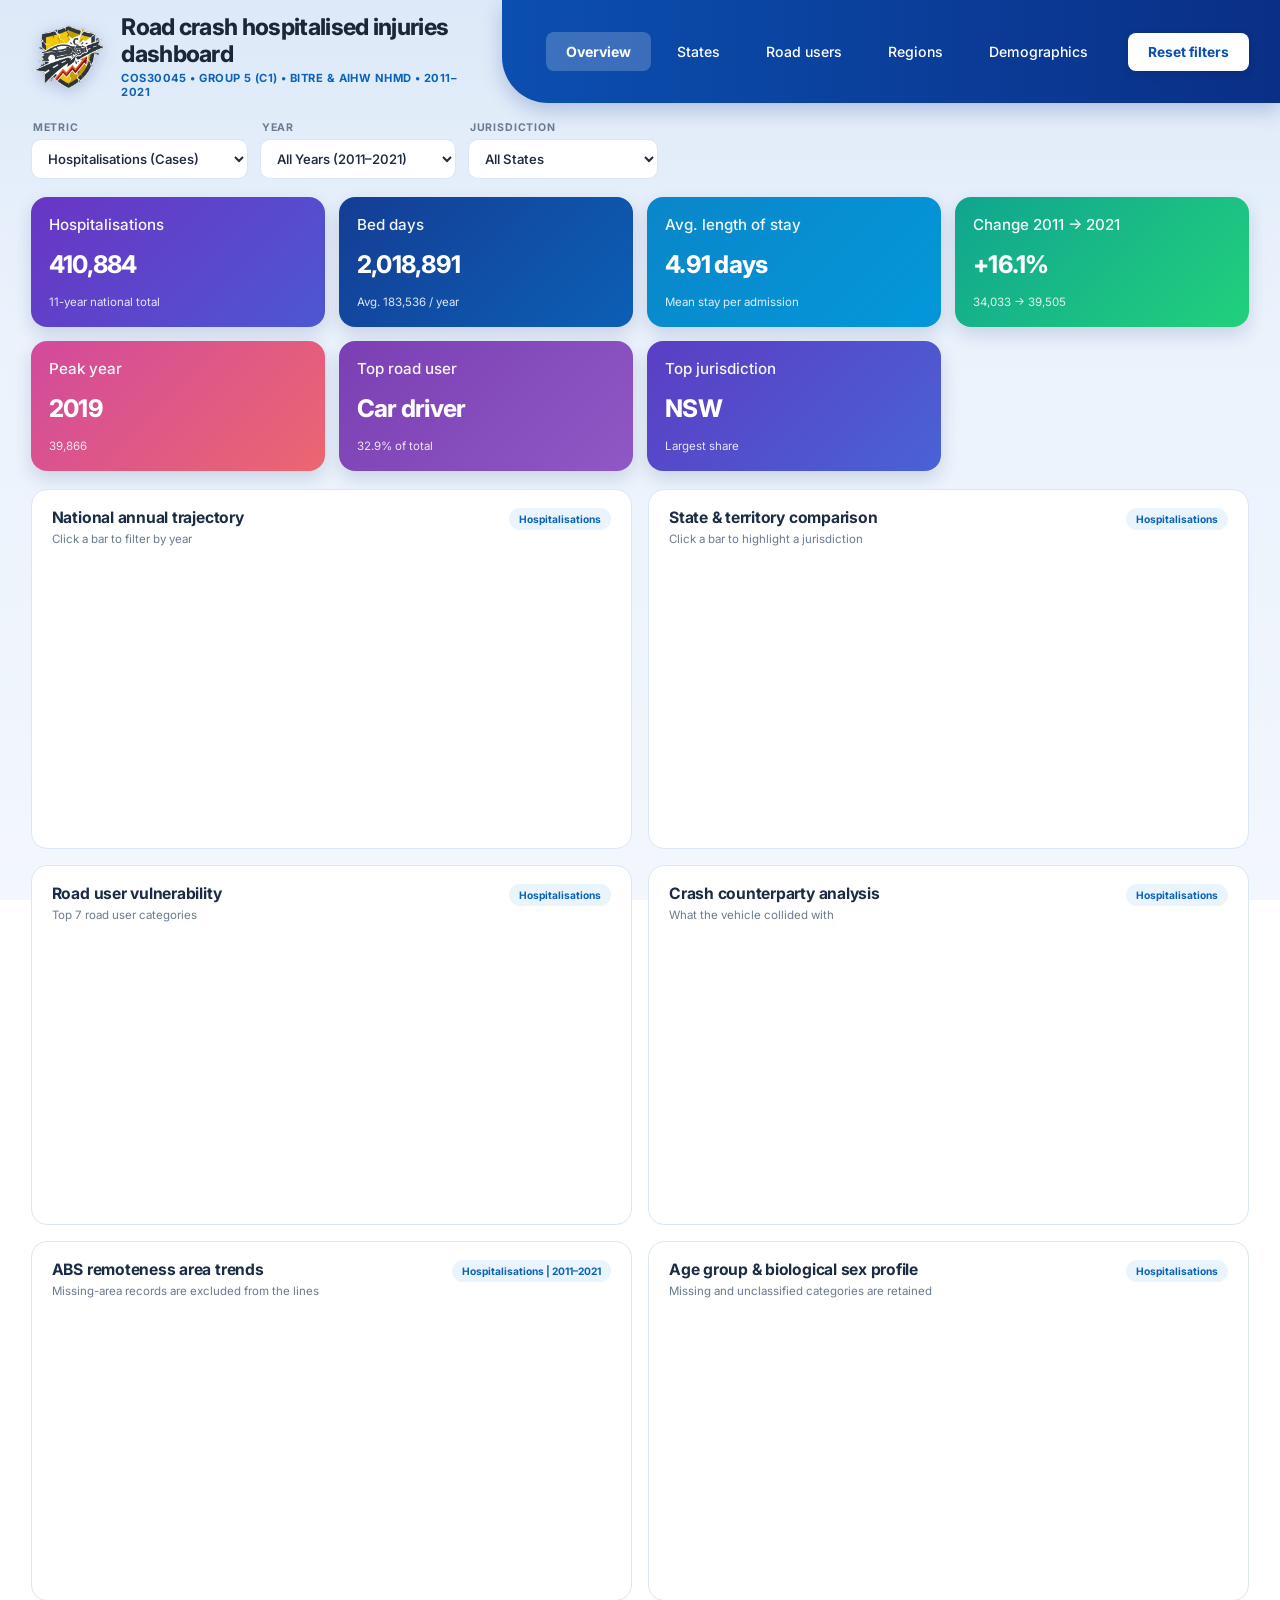
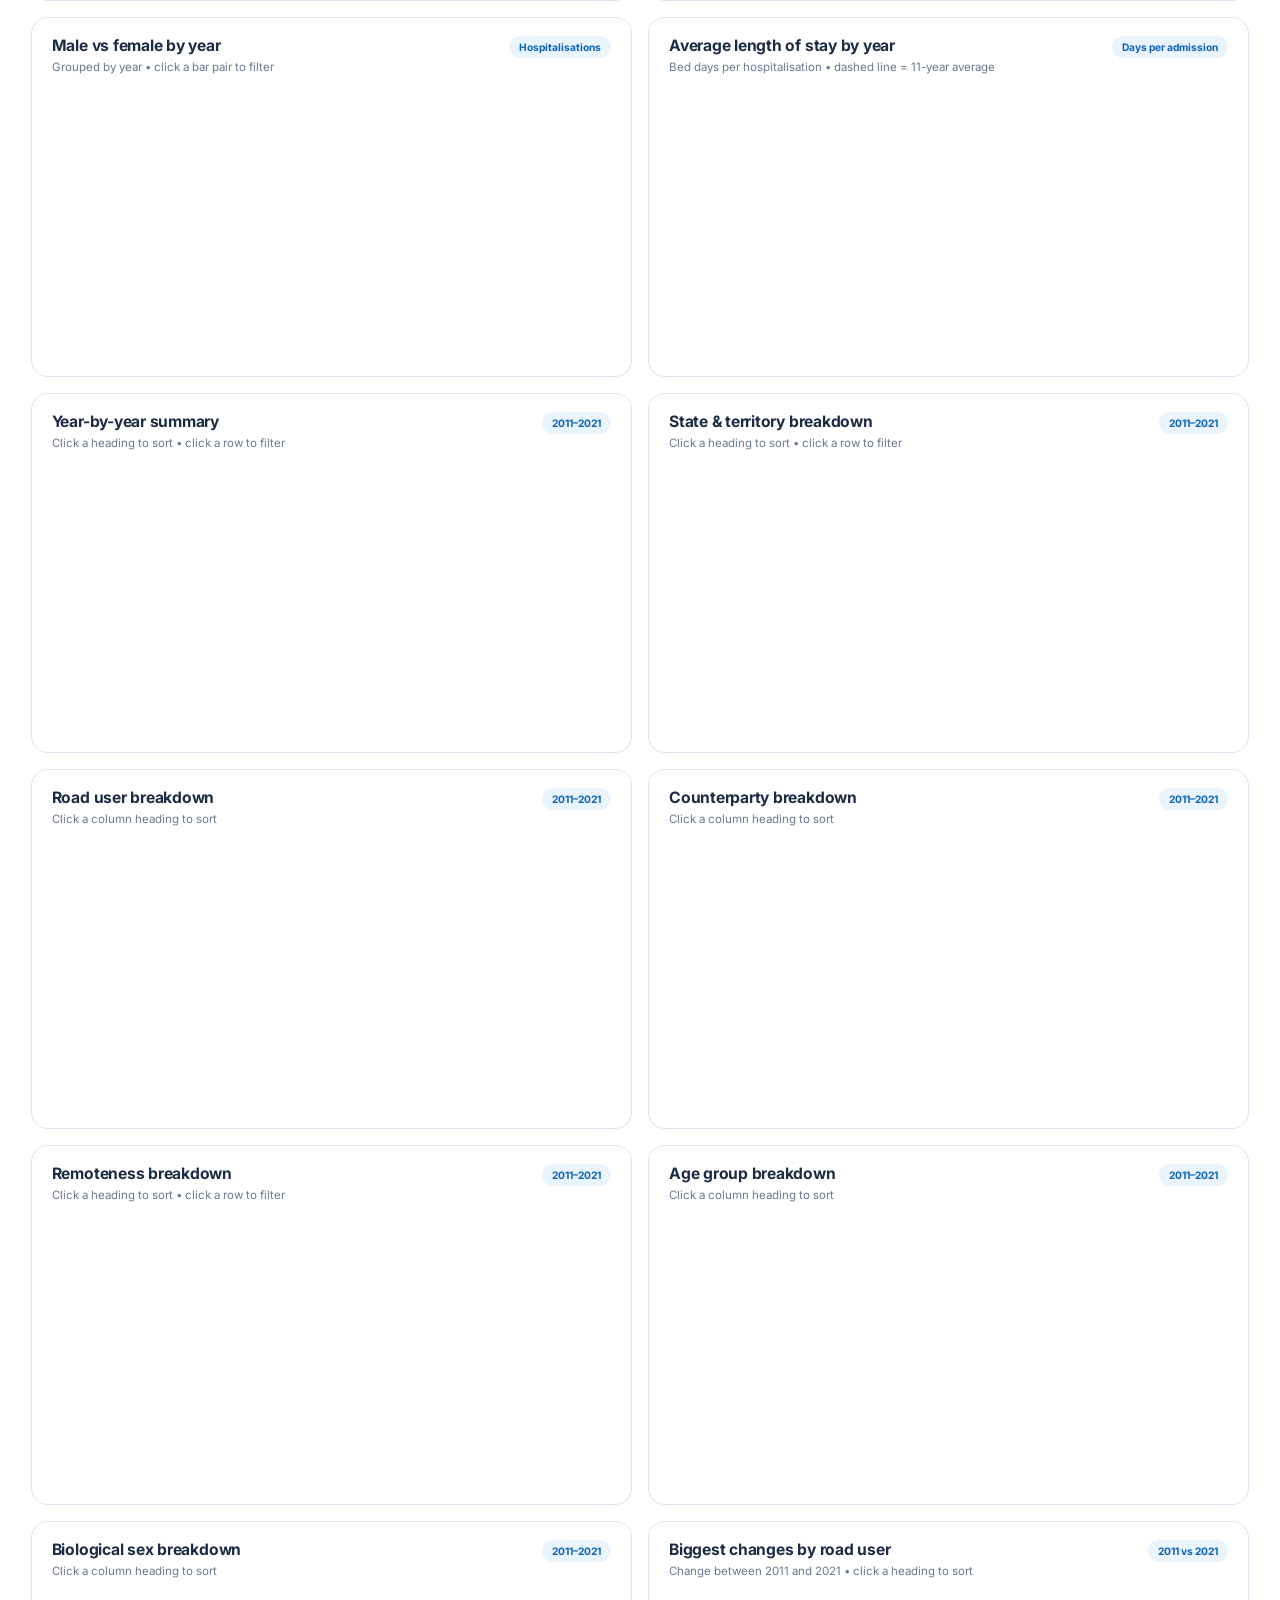
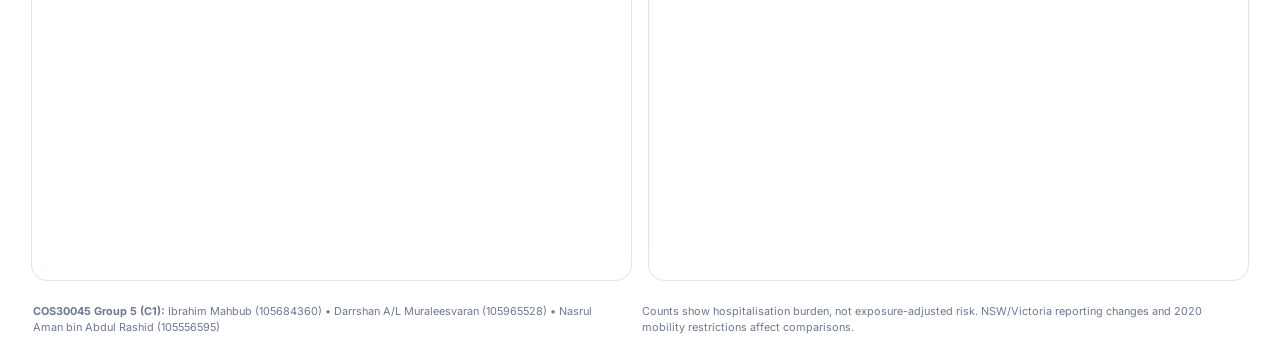
==== index.html @ 265dece9 "Refactor D3.js dashboard: enhance data loading, add new charts, and improve UI responsiveness - Upda" ====
<!DOCTYPE html>
<html lang="en">
<head>
  <meta charset="UTF-8">
  <meta name="viewport" content="width=device-width, initial-scale=1.0">
  <title>Australian Road Crash Hospitalised Injuries Dashboard (2011–2021) | COS30045 Group 5</title>
  <link rel="icon" type="image/png" href="assets/favicon.png">
  <link rel="preconnect" href="https://fonts.googleapis.com">
  <link rel="preconnect" href="https://fonts.gstatic.com" crossorigin>
  <link href="https://fonts.googleapis.com/css2?family=Inter:wght@400;500;600;700;800&display=swap" rel="stylesheet">
  <link href="https://fonts.googleapis.com/css2?family=Material+Symbols+Outlined:opsz,wght,FILL,GRAD@20..48,500,0,0&display=swap" rel="stylesheet">
  <link rel="stylesheet" href="css/styles.css">
</head>
<body>
  <div class="dashboard-shell" id="dashboard">

    <!-- Header: brand (left) + dark curved tab bar (right) -->
    <header class="topbar">
      <div class="brand-block">
        <img class="brand-logo" src="assets/logo.png" alt="Road crash hospitalised injuries dashboard logo">
        <div class="brand-text">
          <h1 class="brand-title">Road crash hospitalised injuries dashboard</h1>
          <p class="brand-subtitle">COS30045 &bull; Group 5 (C1) &bull; BITRE &amp; AIHW NHMD &bull; 2011–2021</p>
        </div>
      </div>

      <nav class="tabbar" aria-label="Dashboard views">
        <a class="tab is-active" href="#overview" data-view="overview">Overview</a>
        <a class="tab" href="#states" data-view="states">States</a>
        <a class="tab" href="#roadusers" data-view="roadusers">Road users</a>
        <a class="tab" href="#regions" data-view="regions">Regions</a>
        <a class="tab" href="#demographics" data-view="demographics">Demographics</a>
        <button type="button" class="btn-reset" id="resetFiltersBtn">Reset filters</button>
      </nav>
    </header>

    <!-- Filters -->
    <section class="controls-bar" aria-label="Filters">
      <div class="control-item">
        <label for="filterMetric">Metric</label>
        <select id="filterMetric">
          <option value="hospitalisations">Hospitalisations (Cases)</option>
          <option value="bed_days">Hospital Bed Days</option>
        </select>
      </div>
      <div class="control-item">
        <label for="filterYear">Year</label>
        <select id="filterYear">
          <option value="All">All Years (2011–2021)</option>
        </select>
      </div>
      <div class="control-item">
        <label for="filterState">Jurisdiction</label>
        <select id="filterState">
          <option value="All">All States</option>
        </select>
      </div>
    </section>

    <!-- KPI gradient cards -->
    <section class="kpi-strip" aria-label="Key Performance Indicators">
      <div class="kpi-card kpi-1">
        <span class="kpi-label">Hospitalisations</span>
        <span class="kpi-value" id="kpiHospitalisations">410,884</span>
        <span class="kpi-sub" id="kpiHospitalisationsSub">11-year national total</span>
      </div>
      <div class="kpi-card kpi-2">
        <span class="kpi-label">Bed days</span>
        <span class="kpi-value" id="kpiBedDays">2,018,891</span>
        <span class="kpi-sub" id="kpiBedDaysSub">Avg. 183,536 / year</span>
      </div>
      <div class="kpi-card kpi-3">
        <span class="kpi-label">Avg. length of stay</span>
        <span class="kpi-value" id="kpiAlos">4.91 days</span>
        <span class="kpi-sub" id="kpiAlosSub">Mean stay per admission</span>
      </div>
      <div class="kpi-card kpi-4">
        <span class="kpi-label">Change 2011 &rarr; 2021</span>
        <span class="kpi-value" id="kpiChange">+16.1%</span>
        <span class="kpi-sub" id="kpiChangeSub">34,033 &rarr; 39,505</span>
      </div>
      <div class="kpi-card kpi-5">
        <span class="kpi-label">Peak year</span>
        <span class="kpi-value" id="kpiPeak">2019</span>
        <span class="kpi-sub" id="kpiPeakSub">39,866</span>
      </div>
      <div class="kpi-card kpi-6">
        <span class="kpi-label">Top road user</span>
        <span class="kpi-value" id="kpiTopUser">Car driver</span>
        <span class="kpi-sub" id="kpiTopUserSub">32.9% of total</span>
      </div>
      <div class="kpi-card kpi-7">
        <span class="kpi-label">Top jurisdiction</span>
        <span class="kpi-value" id="kpiTopState">NSW</span>
        <span class="kpi-sub" id="kpiTopStateSub">Largest share</span>
      </div>
    </section>

    <!-- Chart grid -->
    <main class="charts-grid">

      <div class="chart-card" id="card-trend">
        <div class="chart-header">
          <div>
            <h2 class="chart-title">National annual trajectory</h2>
            <p class="chart-subtitle">Click a bar to filter by year</p>
          </div>
          <span class="chart-badge metric-badge">Hospitalisations</span>
        </div>
        <div id="trendChart" class="svg-container"></div>
      </div>

      <div class="chart-card" id="card-state">
        <div class="chart-header">
          <div>
            <h2 class="chart-title">State &amp; territory comparison</h2>
            <p class="chart-subtitle">Click a bar to highlight a jurisdiction</p>
          </div>
          <span class="chart-badge metric-badge">Hospitalisations</span>
        </div>
        <div id="stateChart" class="svg-container"></div>
      </div>

      <div class="chart-card" id="card-roaduser">
        <div class="chart-header">
          <div>
            <h2 class="chart-title">Road user vulnerability</h2>
            <p class="chart-subtitle">Top 7 road user categories</p>
          </div>
          <span class="chart-badge metric-badge">Hospitalisations</span>
        </div>
        <div id="roadUserChart" class="svg-container"></div>
      </div>

      <div class="chart-card" id="card-counterparty">
        <div class="chart-header">
          <div>
            <h2 class="chart-title">Crash counterparty analysis</h2>
            <p class="chart-subtitle">What the vehicle collided with</p>
          </div>
          <span class="chart-badge metric-badge">Hospitalisations</span>
        </div>
        <div id="counterpartyChart" class="svg-container"></div>
      </div>

      <div class="chart-card" id="card-remoteness">
        <div class="chart-header">
          <div>
            <h2 class="chart-title">ABS remoteness area trends</h2>
            <p class="chart-subtitle">Missing-area records are excluded from the lines</p>
          </div>
          <span class="chart-badge metric-badge">Hospitalisations | 2011–2021</span>
        </div>
        <div id="remotenessLegend" class="chart-legend"></div>
        <div id="remotenessChart" class="svg-container"></div>
      </div>

      <div class="chart-card" id="card-demographics">
        <div class="chart-header">
          <div>
            <h2 class="chart-title">Age group &amp; biological sex profile</h2>
            <p class="chart-subtitle">Missing and unclassified categories are retained</p>
          </div>
          <span class="chart-badge metric-badge">Hospitalisations</span>
        </div>
        <div id="demographicsLegend" class="chart-legend"></div>
        <div id="demographicsChart" class="svg-container"></div>
      </div>

      <div class="chart-card" id="card-sex-trend">
        <div class="chart-header">
          <div>
            <h2 class="chart-title">Male vs female by year</h2>
            <p class="chart-subtitle">Grouped by year &bull; click a bar pair to filter</p>
          </div>
          <span class="chart-badge metric-badge">Hospitalisations</span>
        </div>
        <div id="sexTrendLegend" class="chart-legend"></div>
        <div id="sexTrendChart" class="svg-container"></div>
      </div>

      <div class="chart-card" id="card-alos">
        <div class="chart-header">
          <div>
            <h2 class="chart-title">Average length of stay by year</h2>
            <p class="chart-subtitle">Bed days per hospitalisation &bull; dashed line = 11-year average</p>
          </div>
          <span class="chart-badge ">Days per admission</span>
        </div>
        <div id="alosChart" class="svg-container"></div>
      </div>

      <div class="chart-card" id="card-annual-table">
        <div class="chart-header">
          <div>
            <h2 class="chart-title">Year-by-year summary</h2>
            <p class="chart-subtitle">Click a heading to sort &bull; click a row to filter</p>
          </div>
          <span class="chart-badge ">2011–2021</span>
        </div>
        <div id="annualTable" class="table-container"></div>
      </div>

      <div class="chart-card" id="card-state-table">
        <div class="chart-header">
          <div>
            <h2 class="chart-title">State &amp; territory breakdown</h2>
            <p class="chart-subtitle">Click a heading to sort &bull; click a row to filter</p>
          </div>
          <span class="chart-badge scope-badge">2011–2021</span>
        </div>
        <div id="stateTable" class="table-container"></div>
      </div>

      <div class="chart-card" id="card-roaduser-table">
        <div class="chart-header">
          <div>
            <h2 class="chart-title">Road user breakdown</h2>
            <p class="chart-subtitle">Click a column heading to sort</p>
          </div>
          <span class="chart-badge scope-badge">2011–2021</span>
        </div>
        <div id="roadUserTable" class="table-container"></div>
      </div>

      <div class="chart-card" id="card-counterparty-table">
        <div class="chart-header">
          <div>
            <h2 class="chart-title">Counterparty breakdown</h2>
            <p class="chart-subtitle">Click a column heading to sort</p>
          </div>
          <span class="chart-badge scope-badge">2011–2021</span>
        </div>
        <div id="counterpartyTable" class="table-container"></div>
      </div>

      <div class="chart-card" id="card-remoteness-table">
        <div class="chart-header">
          <div>
            <h2 class="chart-title">Remoteness breakdown</h2>
            <p class="chart-subtitle">Click a heading to sort &bull; click a row to filter</p>
          </div>
          <span class="chart-badge scope-badge">2011–2021</span>
        </div>
        <div id="remotenessTable" class="table-container"></div>
      </div>

      <div class="chart-card" id="card-age-table">
        <div class="chart-header">
          <div>
            <h2 class="chart-title">Age group breakdown</h2>
            <p class="chart-subtitle">Click a column heading to sort</p>
          </div>
          <span class="chart-badge scope-badge">2011–2021</span>
        </div>
        <div id="ageTable" class="table-container"></div>
      </div>

      <div class="chart-card" id="card-sex-table">
        <div class="chart-header">
          <div>
            <h2 class="chart-title">Biological sex breakdown</h2>
            <p class="chart-subtitle">Click a column heading to sort</p>
          </div>
          <span class="chart-badge scope-badge">2011–2021</span>
        </div>
        <div id="sexTable" class="table-container"></div>
      </div>

      <div class="chart-card" id="card-movers-table">
        <div class="chart-header">
          <div>
            <h2 class="chart-title">Biggest changes by road user</h2>
            <p class="chart-subtitle">Change between 2011 and 2021 &bull; click a heading to sort</p>
          </div>
          <span class="chart-badge ">2011 vs 2021</span>
        </div>
        <div id="moversTable" class="table-container"></div>
      </div>

    </main>

    <footer class="footer-bar">
      <span><strong>COS30045 Group 5 (C1):</strong> Ibrahim Mahbub (105684360) &bull; Darrshan A/L Muraleesvaran (105965528) &bull; Nasrul Aman bin Abdul Rashid (105556595)</span>
      <span>Counts show hospitalisation burden, not exposure-adjusted risk. NSW/Victoria reporting changes and 2020 mobility restrictions affect comparisons.</span>
    </footer>

  </div>

  <script src="https://d3js.org/d3.v7.min.js"></script>
  <script src="js/data-fallback.js"></script>
  <script src="js/shared-constants.js"></script>
  <script src="js/trend-chart.js"></script>
  <script src="js/state-chart.js"></script>
  <script src="js/road-user-chart.js"></script>
  <script src="js/remoteness-chart.js"></script>
  <script src="js/demographics-chart.js"></script>
  <script src="js/counterparty-chart.js"></script>
  <script src="js/overview-charts.js"></script>
  <script src="js/tables.js"></script>
  <script src="js/load-data.js"></script>
</body>
</html>
---- css/styles.css ----
:root {
  color-scheme: light;
  --pad: clamp(16px, 2.4vw, 36px);
  --text-main: #1f2a3d;
  --text-muted: #6b7a90;
  --border-color: #dbe6f5;
  --blue-dark: #0a2f86;
  --blue: #0a63b8;
  --blue-light: #33b1f0;
}

* { box-sizing: border-box; margin: 0; padding: 0; }

html { min-width: 320px; scroll-behavior: smooth; }

body {
  min-height: 100vh;
  font-family: Inter, "Segoe UI", ui-sans-serif, system-ui, -apple-system, sans-serif;
  background: linear-gradient(180deg, #dde9f8 0%, #eaf2fc 35%, #f3f7fd 100%) fixed;
  color: var(--text-main);
  -webkit-font-smoothing: antialiased;
}

button, select { font: inherit; }

.dashboard-shell {
  width: min(100%, 1760px);
  min-height: 100vh;
  margin: 0 auto;
  padding: 0 var(--pad) 20px;
  display: flex;
  flex-direction: column;
  gap: 18px;
}

/* ---------- Header: brand + curved tab bar ---------- */
.topbar {
  display: flex;
  align-items: stretch;
  justify-content: space-between;
  gap: 24px;
  margin: 0 calc(var(--pad) * -1);
  padding-left: var(--pad);
}

.brand-block { display: flex; align-items: center; gap: 14px; min-width: 0; padding: 14px 0 4px; }

.brand-logo {
  display: block;
  flex-shrink: 0;
  width: auto;
  height: 66px;
  filter: drop-shadow(0 4px 8px rgba(10, 47, 134, 0.22));
}

.brand-text { min-width: 0; }
.brand-title { font-size: clamp(1.15rem, 1.8vw, 1.7rem); font-weight: 750; letter-spacing: -0.03em; line-height: 1.15; color: #1c2638; }
.brand-subtitle { margin-top: 4px; color: var(--blue); font-size: 0.7rem; font-weight: 700; letter-spacing: 0.04em; text-transform: uppercase; }

.tabbar {
  display: flex;
  align-items: center;
  gap: 6px;
  flex-shrink: 0;
  padding: 0 var(--pad) 0 44px;
  border-radius: 0 0 0 46px;
  background: linear-gradient(90deg, #0b4fb0, var(--blue-dark));
  box-shadow: 0 8px 20px rgba(10, 47, 134, 0.22);
}

.tab {
  padding: 11px 20px;
  border-radius: 8px;
  color: #fff;
  font-size: 0.88rem;
  font-weight: 500;
  text-decoration: none;
  white-space: nowrap;
  transition: background 150ms ease;
}
.tab:hover { background: rgba(255, 255, 255, 0.12); }
.tab.is-active { background: rgba(255, 255, 255, 0.2); font-weight: 700; }

.btn-reset {
  margin-left: 14px;
  padding: 11px 20px;
  border: 0;
  border-radius: 8px;
  background: #fff;
  color: #0a4fb0;
  font-size: 0.86rem;
  font-weight: 700;
  white-space: nowrap;
  cursor: pointer;
  box-shadow: 0 3px 8px rgba(0, 0, 0, 0.12);
  transition: transform 120ms ease, background 120ms ease;
}
.btn-reset:hover { background: #eef5ff; }
.btn-reset:active { transform: translateY(1px); }

/* ---------- Filters ---------- */
.controls-bar { display: flex; flex-wrap: wrap; align-items: end; gap: 12px; }
.control-item { display: flex; flex-direction: column; gap: 5px; }

.control-item label {
  padding-left: 2px;
  color: var(--text-muted);
  font-size: 0.66rem;
  font-weight: 700;
  letter-spacing: 0.08em;
  text-transform: uppercase;
}

.control-item select {
  min-height: 40px;
  min-width: 190px;
  padding: 0 32px 0 12px;
  border: 1px solid var(--border-color);
  border-radius: 10px;
  outline: none;
  background-color: #fff;
  color: var(--text-main);
  font-size: 0.82rem;
  font-weight: 550;
  cursor: pointer;
  transition: border-color 150ms ease, box-shadow 150ms ease;
}
.control-item select:hover { border-color: #b9cde9; }
.control-item select:focus-visible, .btn-reset:focus-visible, .tab:focus-visible {
  outline: 3px solid rgba(51, 177, 240, 0.45);
  outline-offset: 2px;
}

/* ---------- KPI gradient cards ---------- */
.kpi-strip { display: grid; grid-template-columns: repeat(7, minmax(0, 1fr)); gap: 14px; }

.kpi-card {
  display: flex;
  min-width: 0;
  min-height: 130px;
  flex-direction: column;
  justify-content: space-between;
  gap: 6px;
  padding: 18px 18px 16px;
  border-radius: 16px;
  color: #fff;
  box-shadow: 0 8px 18px rgba(30, 50, 110, 0.16);
}

.kpi-label { font-size: 0.95rem; font-weight: 500; opacity: 0.95; line-height: 1.25; }
.kpi-value { font-size: clamp(1.45rem, 1.9vw, 2.05rem); font-weight: 750; letter-spacing: -0.03em; line-height: 1.05; overflow-wrap: anywhere; }
.kpi-sub { font-size: 0.72rem; line-height: 1.35; opacity: 0.85; }

.kpi-1 { background: linear-gradient(135deg, #6a35c4, #4d57d2); }
.kpi-2 { background: linear-gradient(135deg, #153d94, #0c5fb6); }
.kpi-3 { background: linear-gradient(135deg, #0a86c9, #0398da); }
.kpi-4 { background: linear-gradient(135deg, #10a58f, #22d07c); }
.kpi-5 { background: linear-gradient(135deg, #d24a9c, #ec6670); }
.kpi-6 { background: linear-gradient(135deg, #7b3fb3, #8f58c4); }
.kpi-7 { background: linear-gradient(135deg, #5b3ec3, #4a62d6); }

/* ---------- Chart cards ---------- */
.charts-grid { display: grid; grid-template-columns: repeat(2, minmax(0, 1fr)); gap: 16px; }

.chart-card {
  display: flex;
  min-width: 0;
  min-height: 360px;
  flex-direction: column;
  padding: 18px 20px 14px;
  border: 1px solid var(--border-color);
  border-radius: 16px;
  background: #fff;
  scroll-margin-top: 12px;
}

.chart-header { display: flex; align-items: flex-start; justify-content: space-between; gap: 12px; margin-bottom: 6px; }
.chart-header > div { min-width: 0; }
.chart-title { color: #1c2c45; font-size: 0.98rem; font-weight: 700; letter-spacing: -0.015em; line-height: 1.3; }
.chart-subtitle { margin-top: 3px; color: var(--text-muted); font-size: 0.72rem; line-height: 1.4; }

.chart-badge {
  flex-shrink: 0;
  padding: 6px 10px;
  border-radius: 999px;
  background: #eaf4fd;
  color: var(--blue);
  font-size: 0.64rem;
  font-weight: 700;
  line-height: 1;
  white-space: nowrap;
}

.svg-container { position: relative; width: 100%; min-height: 250px; flex: 1 1 0; }
.svg-container svg { display: block; width: 100%; height: 100%; overflow: visible; }

.chart-legend { display: flex; flex-wrap: wrap; gap: 6px 16px; padding: 4px 0 2px; color: #4a586d; font-size: 0.74rem; }
.chart-legend:empty { display: none; }
.legend-item { display: inline-flex; align-items: center; gap: 6px; cursor: pointer; }
.legend-swatch { display: inline-block; width: 9px; height: 9px; border-radius: 50%; }

/* ---------- D3 axes, grid, tooltip ---------- */
.axis path, .axis line { stroke: #e3eaf4; }
.axis text { fill: #5d6b80; font-size: 9.5px; font-family: inherit; }
.grid line { stroke: #d5deea; stroke-dasharray: 1.5, 3; }
.grid path { stroke: none; }
.bar-interactive { cursor: pointer; transition: opacity 120ms ease; }
.bar-interactive:hover { opacity: 0.8; }

.d3-tooltip {
  position: fixed;
  z-index: 1000;
  max-width: 270px;
  padding: 10px 13px;
  border-radius: 10px;
  background: rgba(14, 32, 76, 0.96);
  box-shadow: 0 10px 28px rgba(10, 25, 60, 0.25);
  color: #f8fbff;
  font-size: 0.76rem;
  line-height: 1.5;
  opacity: 0;
  pointer-events: none;
  transition: opacity 100ms ease;
}
.d3-tooltip strong { display: block; margin-bottom: 4px; padding-bottom: 4px; border-bottom: 1px solid rgba(255, 255, 255, 0.18); color: #fff; font-size: 0.82rem; }

.footer-bar {
  display: flex;
  align-items: flex-start;
  justify-content: space-between;
  gap: 12px 24px;
  padding: 4px 2px 8px;
  color: #6b7a90;
  font-size: 0.68rem;
  line-height: 1.5;
}

/* ---------- Responsive ---------- */
@media (max-width: 1400px) {
  .kpi-strip { grid-template-columns: repeat(4, minmax(0, 1fr)); }
}

@media (max-width: 1100px) {
  .topbar { flex-direction: column; gap: 10px; padding-right: 0; }
  .tabbar { overflow-x: auto; padding: 8px var(--pad); border-radius: 0; }
  .brand-block { padding-top: 14px; }
  .charts-grid { grid-template-columns: minmax(0, 1fr); }
}

@media (max-width: 760px) {
  .kpi-strip { grid-template-columns: repeat(2, minmax(0, 1fr)); gap: 10px; }
  .kpi-card { min-height: 112px; padding: 14px; }
  .controls-bar { display: grid; grid-template-columns: repeat(2, minmax(0, 1fr)); }
  .control-item select { width: 100%; min-width: 0; }
  .chart-card { min-height: 320px; padding: 15px 14px 12px; }
  .footer-bar { flex-direction: column; gap: 5px; }
}

@media (max-width: 420px) {
  .kpi-strip { grid-template-columns: minmax(0, 1fr); }
  .chart-header { flex-direction: column; }
}

@media (prefers-reduced-motion: reduce) {
  *, *::before, *::after { scroll-behavior: auto !important; transition-duration: 0.01ms !important; }
}

/* ---------- Views (tabs) & expandable charts ---------- */
.chart-card.is-hidden { display: none; }
.charts-grid .chart-card.is-solo { grid-column: 1 / -1; min-height: 520px; }

.chart-actions { display: flex; align-items: center; gap: 8px; flex-shrink: 0; }

.btn-expand {
  display: grid;
  width: 30px;
  height: 30px;
  place-items: center;
  border: 1px solid var(--border-color);
  border-radius: 8px;
  background: #f4f8fe;
  color: var(--blue);
  cursor: pointer;
  transition: background 120ms ease, border-color 120ms ease;
}
.btn-expand:hover { background: #e3effc; border-color: #b9cde9; }
.btn-expand:focus-visible { outline: 3px solid rgba(51, 177, 240, 0.45); outline-offset: 2px; }
.btn-expand .material-symbols-outlined { font-size: 18px; line-height: 1; }

.backdrop {
  position: fixed;
  z-index: 800;
  inset: 0;
  display: none;
  background: rgba(10, 30, 70, 0.5);
  backdrop-filter: blur(3px);
}
.backdrop.is-open { display: block; }
body.no-scroll { overflow: hidden; }

.charts-grid .chart-card.is-expanded {
  position: fixed;
  z-index: 900;
  inset: 5vh 5vw;
  min-height: 0;
  padding: 24px 28px 18px;
  box-shadow: 0 24px 70px rgba(5, 20, 60, 0.4);
}
.chart-card.is-expanded .chart-title { font-size: 1.2rem; }
.chart-card.is-expanded .svg-container { min-height: 0; }

@media (max-width: 760px) {
  .charts-grid .chart-card.is-expanded { inset: 2vh 2vw; padding: 16px 14px 12px; }
  .charts-grid .chart-card.is-solo { min-height: 380px; }
}

/* ---------- Heat-map tables ---------- */
.charts-grid .chart-card.is-wide { grid-column: 1 / -1; min-height: 380px; }

.table-container { display: flex; min-height: 0; flex: 1 1 auto; flex-direction: column; }
.table-wrap { max-height: 460px; flex: 1 1 auto; overflow: auto; border-top: 1px solid #edf1f7; }
.chart-card.is-expanded .table-wrap { max-height: none; }

.heat-table { width: 100%; border-collapse: collapse; font-size: 0.84rem; }
.heat-table th {
  position: sticky;
  top: 0;
  z-index: 1;
  padding: 12px 10px;
  border-bottom: 1px solid #e5ecf5;
  background: #fff;
  color: #1c2c45;
  font-size: 0.82rem;
  font-weight: 700;
  line-height: 1.25;
  cursor: pointer;
  user-select: none;
}
.heat-table th:hover { color: var(--blue); }
.sort-arrow { display: block; color: #1c2c45; font-size: 0.6rem; line-height: 1; }
.heat-table .col-text { text-align: left; }
.heat-table .col-num { text-align: right; font-variant-numeric: tabular-nums; }
.heat-table td { padding: 9px 10px; border-bottom: 1px solid #f1f4f9; color: #26334a; }
.heat-table tbody tr:nth-child(even) td.col-text { background: #f7fafd; }
.heat-table tbody tr.is-clickable { cursor: pointer; }
.heat-table tbody tr.is-clickable:hover td { filter: brightness(0.96); }
.heat-table tbody tr.is-active td.col-text { font-weight: 700; color: var(--blue); box-shadow: inset 3px 0 0 var(--highlight, #e0557a); }
.heat-table tbody tr.is-active td { font-weight: 700; }

/* Shown inside a card when its chart/table fails to draw */
.chart-error {
  margin: 12px 0;
  padding: 12px 14px;
  border: 1px solid #f3c9d3;
  border-radius: 10px;
  background: #fff4f6;
  color: #a1264a;
  font-size: 0.78rem;
  line-height: 1.5;
}
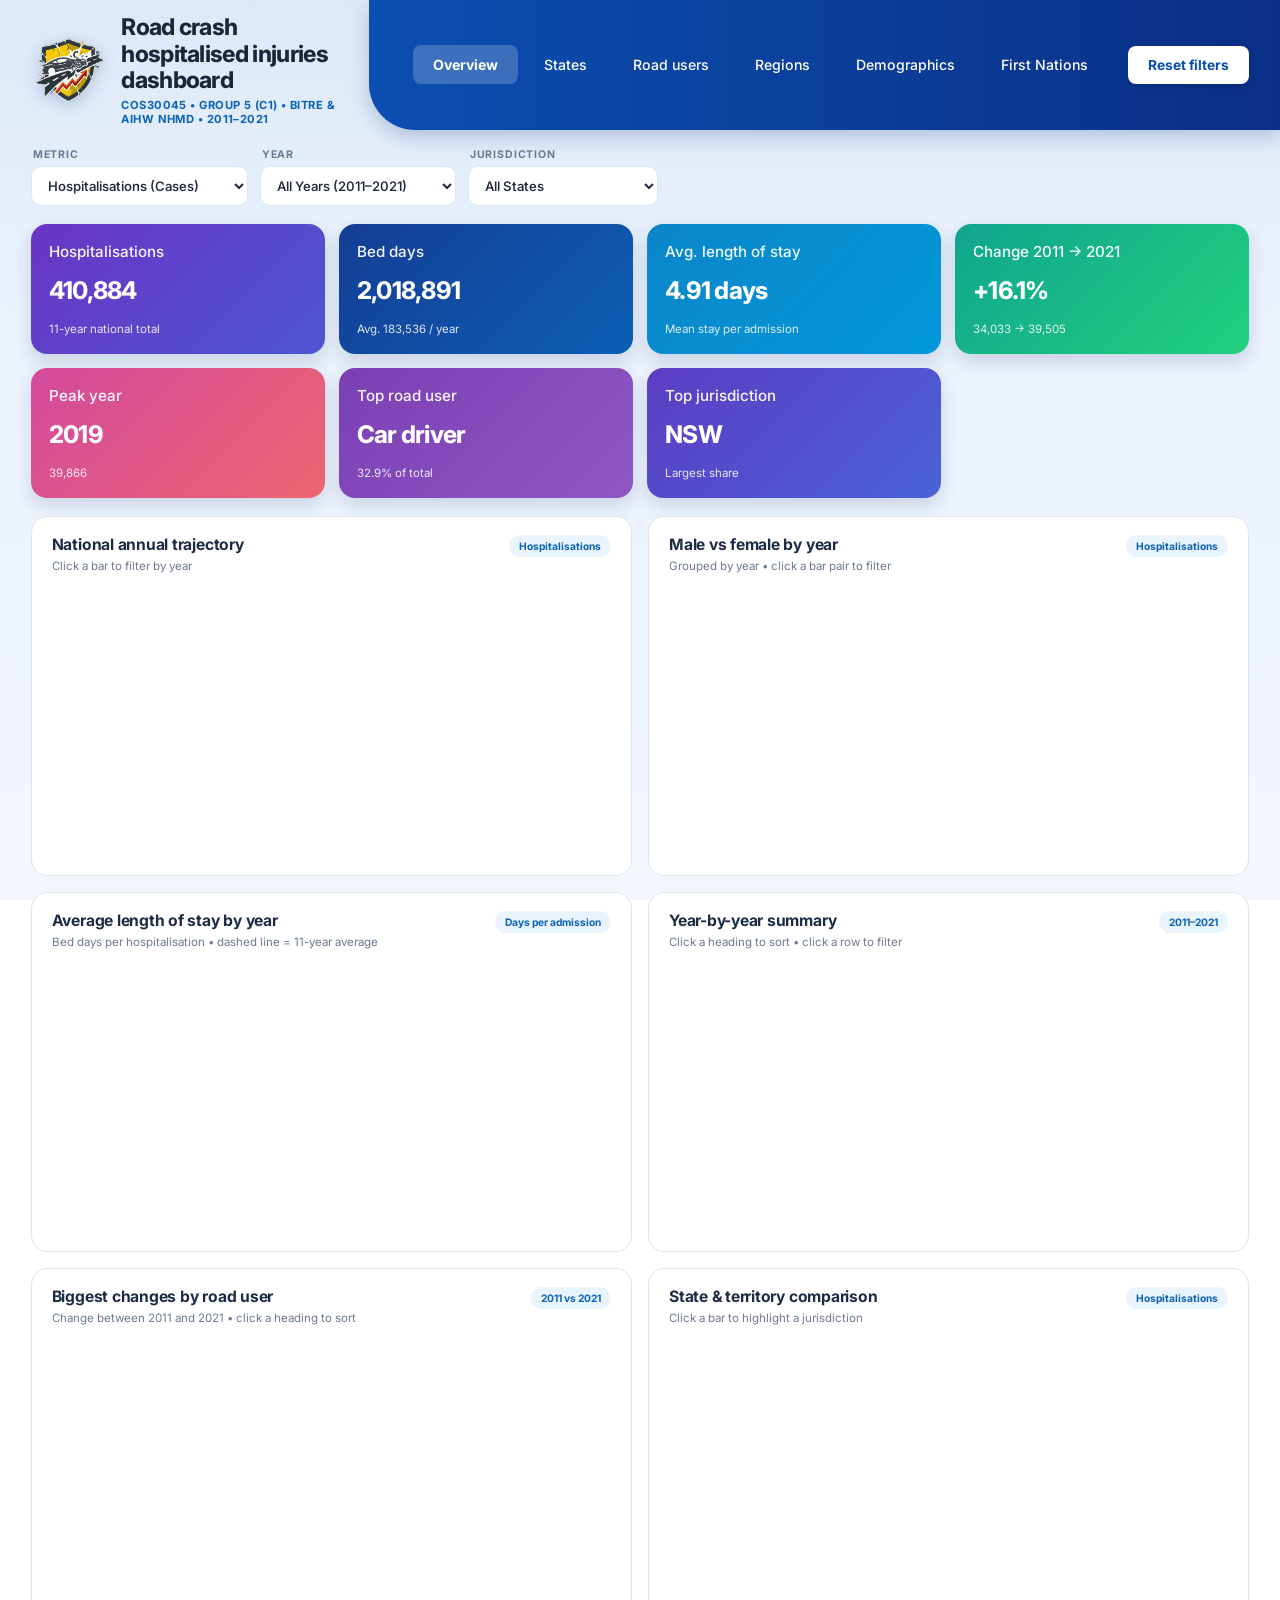
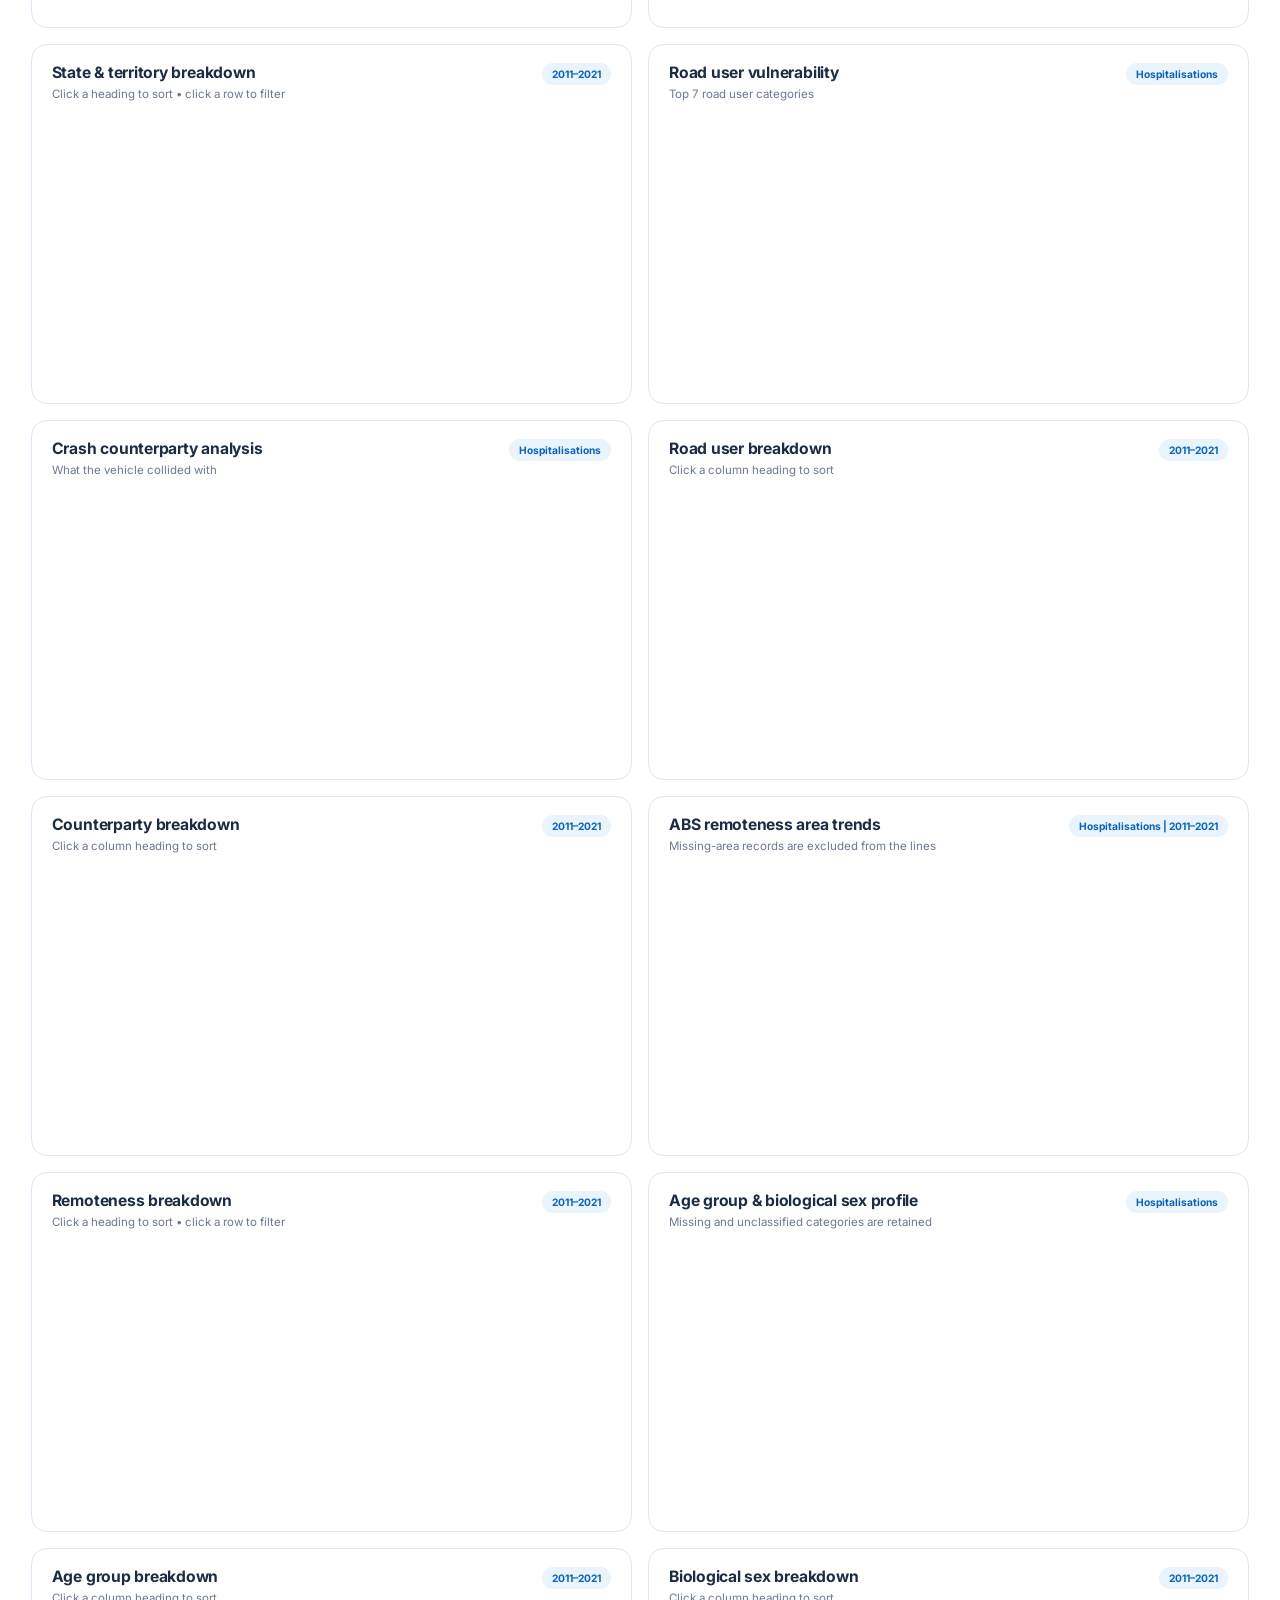
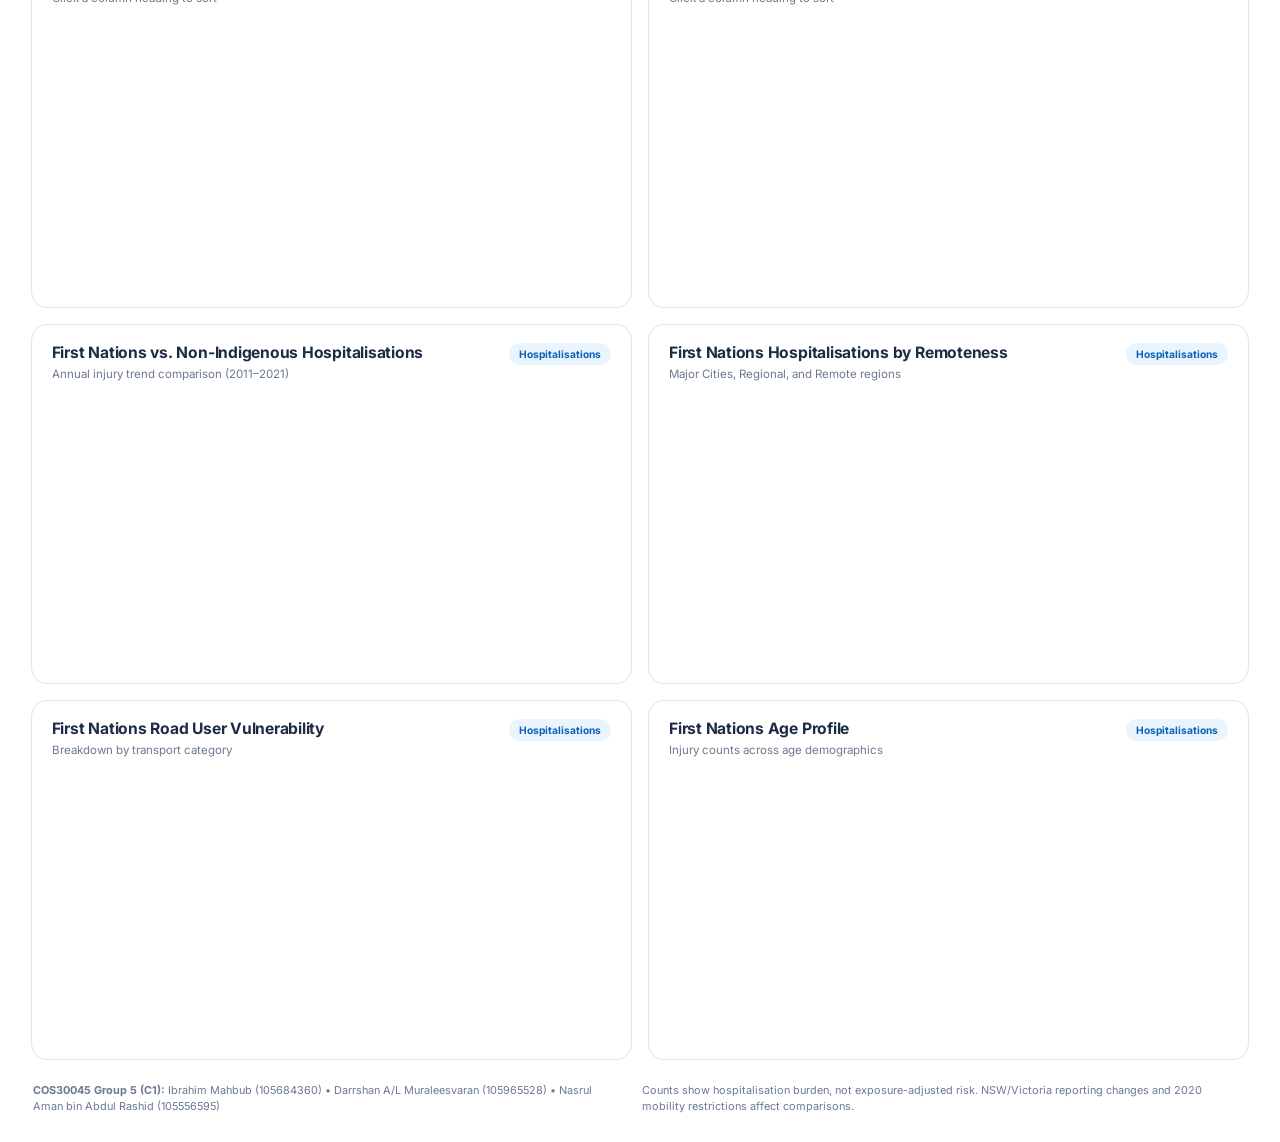
==== commit 7f5d9065: "Add First Nations data visualizations and parsing functions to dashboard" ====
--- a/index.html
+++ b/index.html
@@ -30,6 +30,7 @@
         <a class="tab" href="#roadusers" data-view="roadusers">Road users</a>
         <a class="tab" href="#regions" data-view="regions">Regions</a>
         <a class="tab" href="#demographics" data-view="demographics">Demographics</a>
+        <a class="tab" href="#firstnations" data-view="firstnations">First Nations</a>
         <button type="button" class="btn-reset" id="resetFiltersBtn">Reset filters</button>
       </nav>
     </header>
@@ -99,6 +100,7 @@
     <!-- Chart grid -->
     <main class="charts-grid">
 
+      <!-- Overview Cards -->
       <div class="chart-card" id="card-trend">
         <div class="chart-header">
           <div>
@@ -110,6 +112,52 @@
         <div id="trendChart" class="svg-container"></div>
       </div>
 
+      <div class="chart-card" id="card-sex-trend">
+        <div class="chart-header">
+          <div>
+            <h2 class="chart-title">Male vs female by year</h2>
+            <p class="chart-subtitle">Grouped by year &bull; click a bar pair to filter</p>
+          </div>
+          <span class="chart-badge metric-badge">Hospitalisations</span>
+        </div>
+        <div id="sexTrendLegend" class="chart-legend"></div>
+        <div id="sexTrendChart" class="svg-container"></div>
+      </div>
+
+      <div class="chart-card" id="card-alos">
+        <div class="chart-header">
+          <div>
+            <h2 class="chart-title">Average length of stay by year</h2>
+            <p class="chart-subtitle">Bed days per hospitalisation &bull; dashed line = 11-year average</p>
+          </div>
+          <span class="chart-badge ">Days per admission</span>
+        </div>
+        <div id="alosChart" class="svg-container"></div>
+      </div>
+
+      <div class="chart-card" id="card-annual-table">
+        <div class="chart-header">
+          <div>
+            <h2 class="chart-title">Year-by-year summary</h2>
+            <p class="chart-subtitle">Click a heading to sort &bull; click a row to filter</p>
+          </div>
+          <span class="chart-badge ">2011–2021</span>
+        </div>
+        <div id="annualTable" class="table-container"></div>
+      </div>
+
+      <div class="chart-card" id="card-movers-table">
+        <div class="chart-header">
+          <div>
+            <h2 class="chart-title">Biggest changes by road user</h2>
+            <p class="chart-subtitle">Change between 2011 and 2021 &bull; click a heading to sort</p>
+          </div>
+          <span class="chart-badge ">2011 vs 2021</span>
+        </div>
+        <div id="moversTable" class="table-container"></div>
+      </div>
+
+      <!-- States Cards -->
       <div class="chart-card" id="card-state">
         <div class="chart-header">
           <div>
@@ -121,6 +169,18 @@
         <div id="stateChart" class="svg-container"></div>
       </div>
 
+      <div class="chart-card" id="card-state-table">
+        <div class="chart-header">
+          <div>
+            <h2 class="chart-title">State &amp; territory breakdown</h2>
+            <p class="chart-subtitle">Click a heading to sort &bull; click a row to filter</p>
+          </div>
+          <span class="chart-badge scope-badge">2011–2021</span>
+        </div>
+        <div id="stateTable" class="table-container"></div>
+      </div>
+
+      <!-- Road Users Cards -->
       <div class="chart-card" id="card-roaduser">
         <div class="chart-header">
           <div>
@@ -143,6 +203,29 @@
         <div id="counterpartyChart" class="svg-container"></div>
       </div>
 
+      <div class="chart-card" id="card-roaduser-table">
+        <div class="chart-header">
+          <div>
+            <h2 class="chart-title">Road user breakdown</h2>
+            <p class="chart-subtitle">Click a column heading to sort</p>
+          </div>
+          <span class="chart-badge scope-badge">2011–2021</span>
+        </div>
+        <div id="roadUserTable" class="table-container"></div>
+      </div>
+
+      <div class="chart-card" id="card-counterparty-table">
+        <div class="chart-header">
+          <div>
+            <h2 class="chart-title">Counterparty breakdown</h2>
+            <p class="chart-subtitle">Click a column heading to sort</p>
+          </div>
+          <span class="chart-badge scope-badge">2011–2021</span>
+        </div>
+        <div id="counterpartyTable" class="table-container"></div>
+      </div>
+
+      <!-- Regions Cards -->
       <div class="chart-card" id="card-remoteness">
         <div class="chart-header">
           <div>
@@ -155,6 +238,18 @@
         <div id="remotenessChart" class="svg-container"></div>
       </div>
 
+      <div class="chart-card" id="card-remoteness-table">
+        <div class="chart-header">
+          <div>
+            <h2 class="chart-title">Remoteness breakdown</h2>
+            <p class="chart-subtitle">Click a heading to sort &bull; click a row to filter</p>
+          </div>
+          <span class="chart-badge scope-badge">2011–2021</span>
+        </div>
+        <div id="remotenessTable" class="table-container"></div>
+      </div>
+
+      <!-- Demographics Cards -->
       <div class="chart-card" id="card-demographics">
         <div class="chart-header">
           <div>
@@ -167,84 +262,6 @@
         <div id="demographicsChart" class="svg-container"></div>
       </div>
 
-      <div class="chart-card" id="card-sex-trend">
-        <div class="chart-header">
-          <div>
-            <h2 class="chart-title">Male vs female by year</h2>
-            <p class="chart-subtitle">Grouped by year &bull; click a bar pair to filter</p>
-          </div>
-          <span class="chart-badge metric-badge">Hospitalisations</span>
-        </div>
-        <div id="sexTrendLegend" class="chart-legend"></div>
-        <div id="sexTrendChart" class="svg-container"></div>
-      </div>
-
-      <div class="chart-card" id="card-alos">
-        <div class="chart-header">
-          <div>
-            <h2 class="chart-title">Average length of stay by year</h2>
-            <p class="chart-subtitle">Bed days per hospitalisation &bull; dashed line = 11-year average</p>
-          </div>
-          <span class="chart-badge ">Days per admission</span>
-        </div>
-        <div id="alosChart" class="svg-container"></div>
-      </div>
-
-      <div class="chart-card" id="card-annual-table">
-        <div class="chart-header">
-          <div>
-            <h2 class="chart-title">Year-by-year summary</h2>
-            <p class="chart-subtitle">Click a heading to sort &bull; click a row to filter</p>
-          </div>
-          <span class="chart-badge ">2011–2021</span>
-        </div>
-        <div id="annualTable" class="table-container"></div>
-      </div>
-
-      <div class="chart-card" id="card-state-table">
-        <div class="chart-header">
-          <div>
-            <h2 class="chart-title">State &amp; territory breakdown</h2>
-            <p class="chart-subtitle">Click a heading to sort &bull; click a row to filter</p>
-          </div>
-          <span class="chart-badge scope-badge">2011–2021</span>
-        </div>
-        <div id="stateTable" class="table-container"></div>
-      </div>
-
-      <div class="chart-card" id="card-roaduser-table">
-        <div class="chart-header">
-          <div>
-            <h2 class="chart-title">Road user breakdown</h2>
-            <p class="chart-subtitle">Click a column heading to sort</p>
-          </div>
-          <span class="chart-badge scope-badge">2011–2021</span>
-        </div>
-        <div id="roadUserTable" class="table-container"></div>
-      </div>
-
-      <div class="chart-card" id="card-counterparty-table">
-        <div class="chart-header">
-          <div>
-            <h2 class="chart-title">Counterparty breakdown</h2>
-            <p class="chart-subtitle">Click a column heading to sort</p>
-          </div>
-          <span class="chart-badge scope-badge">2011–2021</span>
-        </div>
-        <div id="counterpartyTable" class="table-container"></div>
-      </div>
-
-      <div class="chart-card" id="card-remoteness-table">
-        <div class="chart-header">
-          <div>
-            <h2 class="chart-title">Remoteness breakdown</h2>
-            <p class="chart-subtitle">Click a heading to sort &bull; click a row to filter</p>
-          </div>
-          <span class="chart-badge scope-badge">2011–2021</span>
-        </div>
-        <div id="remotenessTable" class="table-container"></div>
-      </div>
-
       <div class="chart-card" id="card-age-table">
         <div class="chart-header">
           <div>
@@ -267,15 +284,49 @@
         <div id="sexTable" class="table-container"></div>
       </div>
 
-      <div class="chart-card" id="card-movers-table">
-        <div class="chart-header">
-          <div>
-            <h2 class="chart-title">Biggest changes by road user</h2>
-            <p class="chart-subtitle">Change between 2011 and 2021 &bull; click a heading to sort</p>
-          </div>
-          <span class="chart-badge ">2011 vs 2021</span>
-        </div>
-        <div id="moversTable" class="table-container"></div>
+      <!-- First Nations Cards -->
+      <div class="chart-card" id="card-fn-annual">
+        <div class="chart-header">
+          <div>
+            <h2 class="chart-title">First Nations vs. Non-Indigenous Hospitalisations</h2>
+            <p class="chart-subtitle">Annual injury trend comparison (2011–2021)</p>
+          </div>
+          <span class="chart-badge metric-badge">Hospitalisations</span>
+        </div>
+        <div id="fnAnnualChart" class="svg-container"></div>
+      </div>
+
+      <div class="chart-card" id="card-fn-remoteness">
+        <div class="chart-header">
+          <div>
+            <h2 class="chart-title">First Nations Hospitalisations by Remoteness</h2>
+            <p class="chart-subtitle">Major Cities, Regional, and Remote regions</p>
+          </div>
+          <span class="chart-badge metric-badge">Hospitalisations</span>
+        </div>
+        <div id="fnRemotenessChart" class="svg-container"></div>
+      </div>
+
+      <div class="chart-card" id="card-fn-roaduser">
+        <div class="chart-header">
+          <div>
+            <h2 class="chart-title">First Nations Road User Vulnerability</h2>
+            <p class="chart-subtitle">Breakdown by transport category</p>
+          </div>
+          <span class="chart-badge metric-badge">Hospitalisations</span>
+        </div>
+        <div id="fnRoadUserChart" class="svg-container"></div>
+      </div>
+
+      <div class="chart-card" id="card-fn-age">
+        <div class="chart-header">
+          <div>
+            <h2 class="chart-title">First Nations Age Profile</h2>
+            <p class="chart-subtitle">Injury counts across age demographics</p>
+          </div>
+          <span class="chart-badge metric-badge">Hospitalisations</span>
+        </div>
+        <div id="fnAgeChart" class="svg-container"></div>
       </div>
 
     </main>
@@ -298,6 +349,7 @@
   <script src="js/counterparty-chart.js"></script>
   <script src="js/overview-charts.js"></script>
   <script src="js/tables.js"></script>
+  <script src="js/first-nations-charts.js"></script>
   <script src="js/load-data.js"></script>
 </body>
 </html>
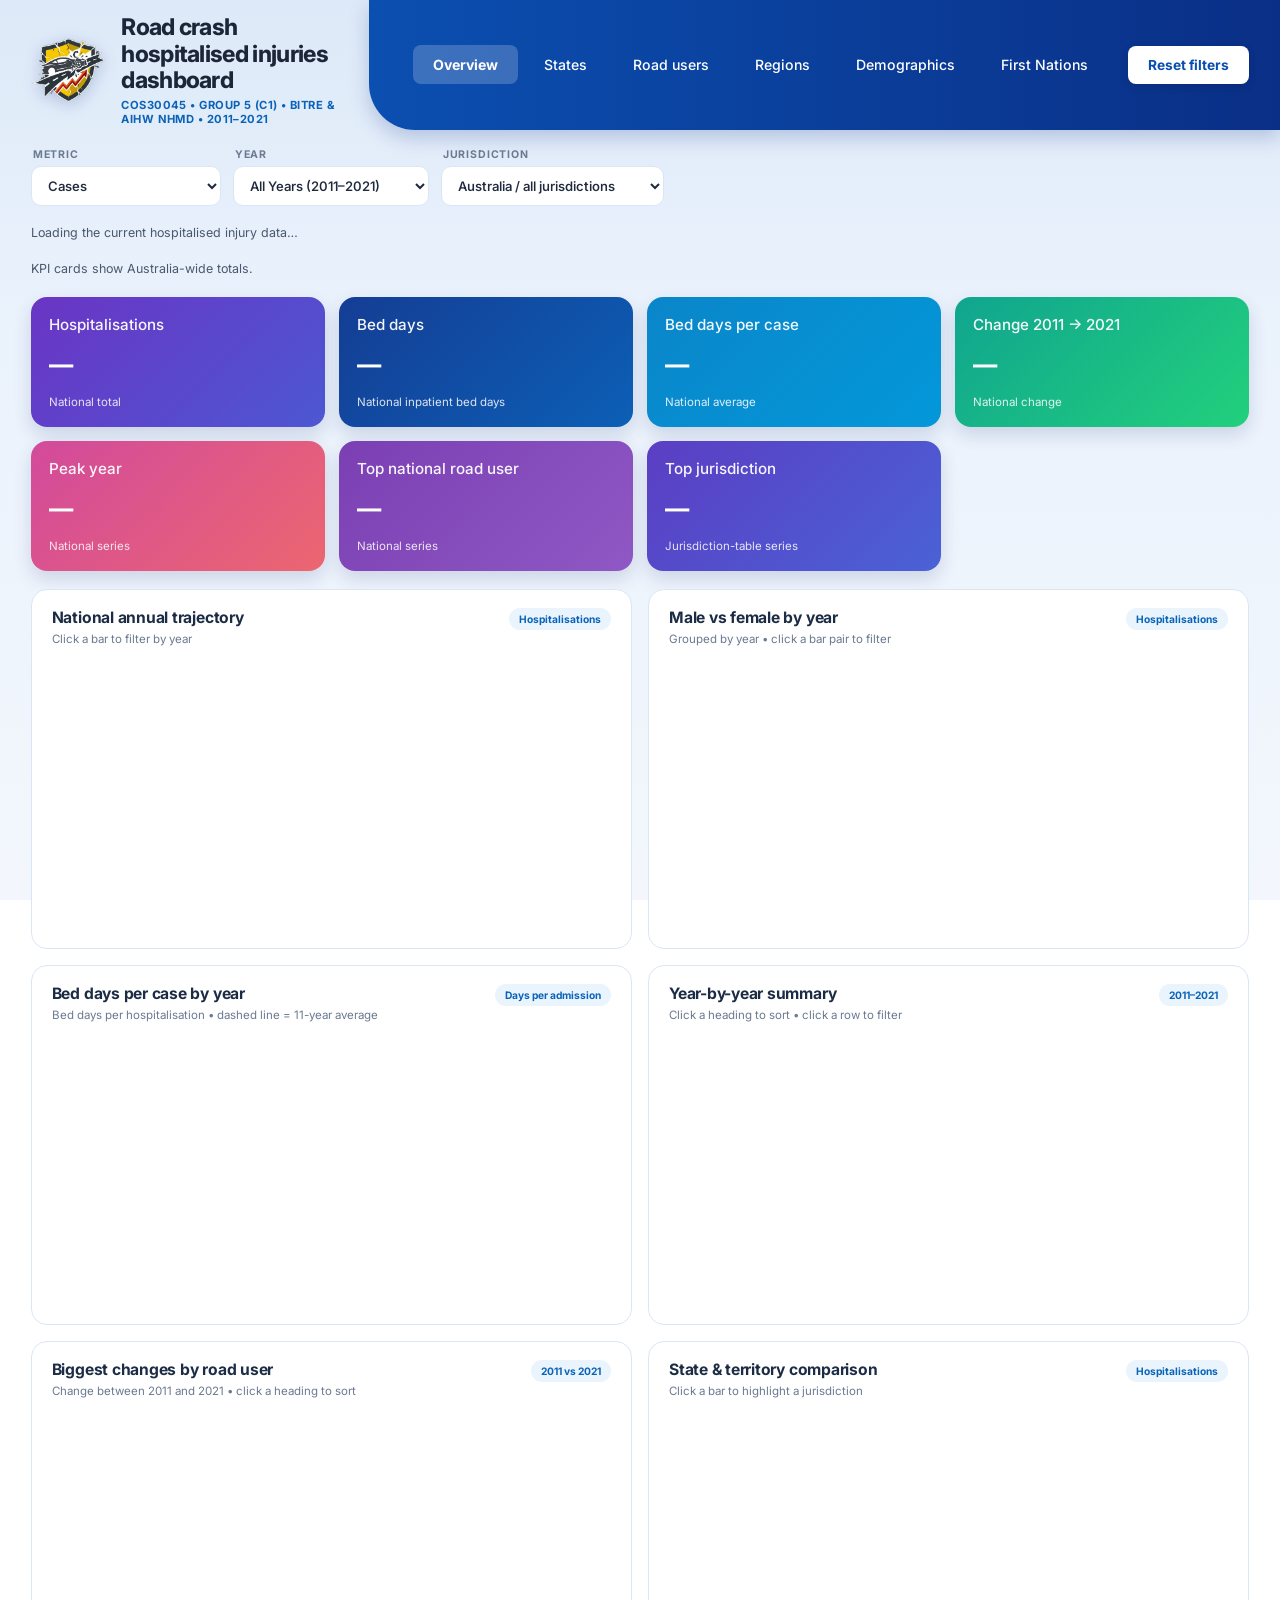
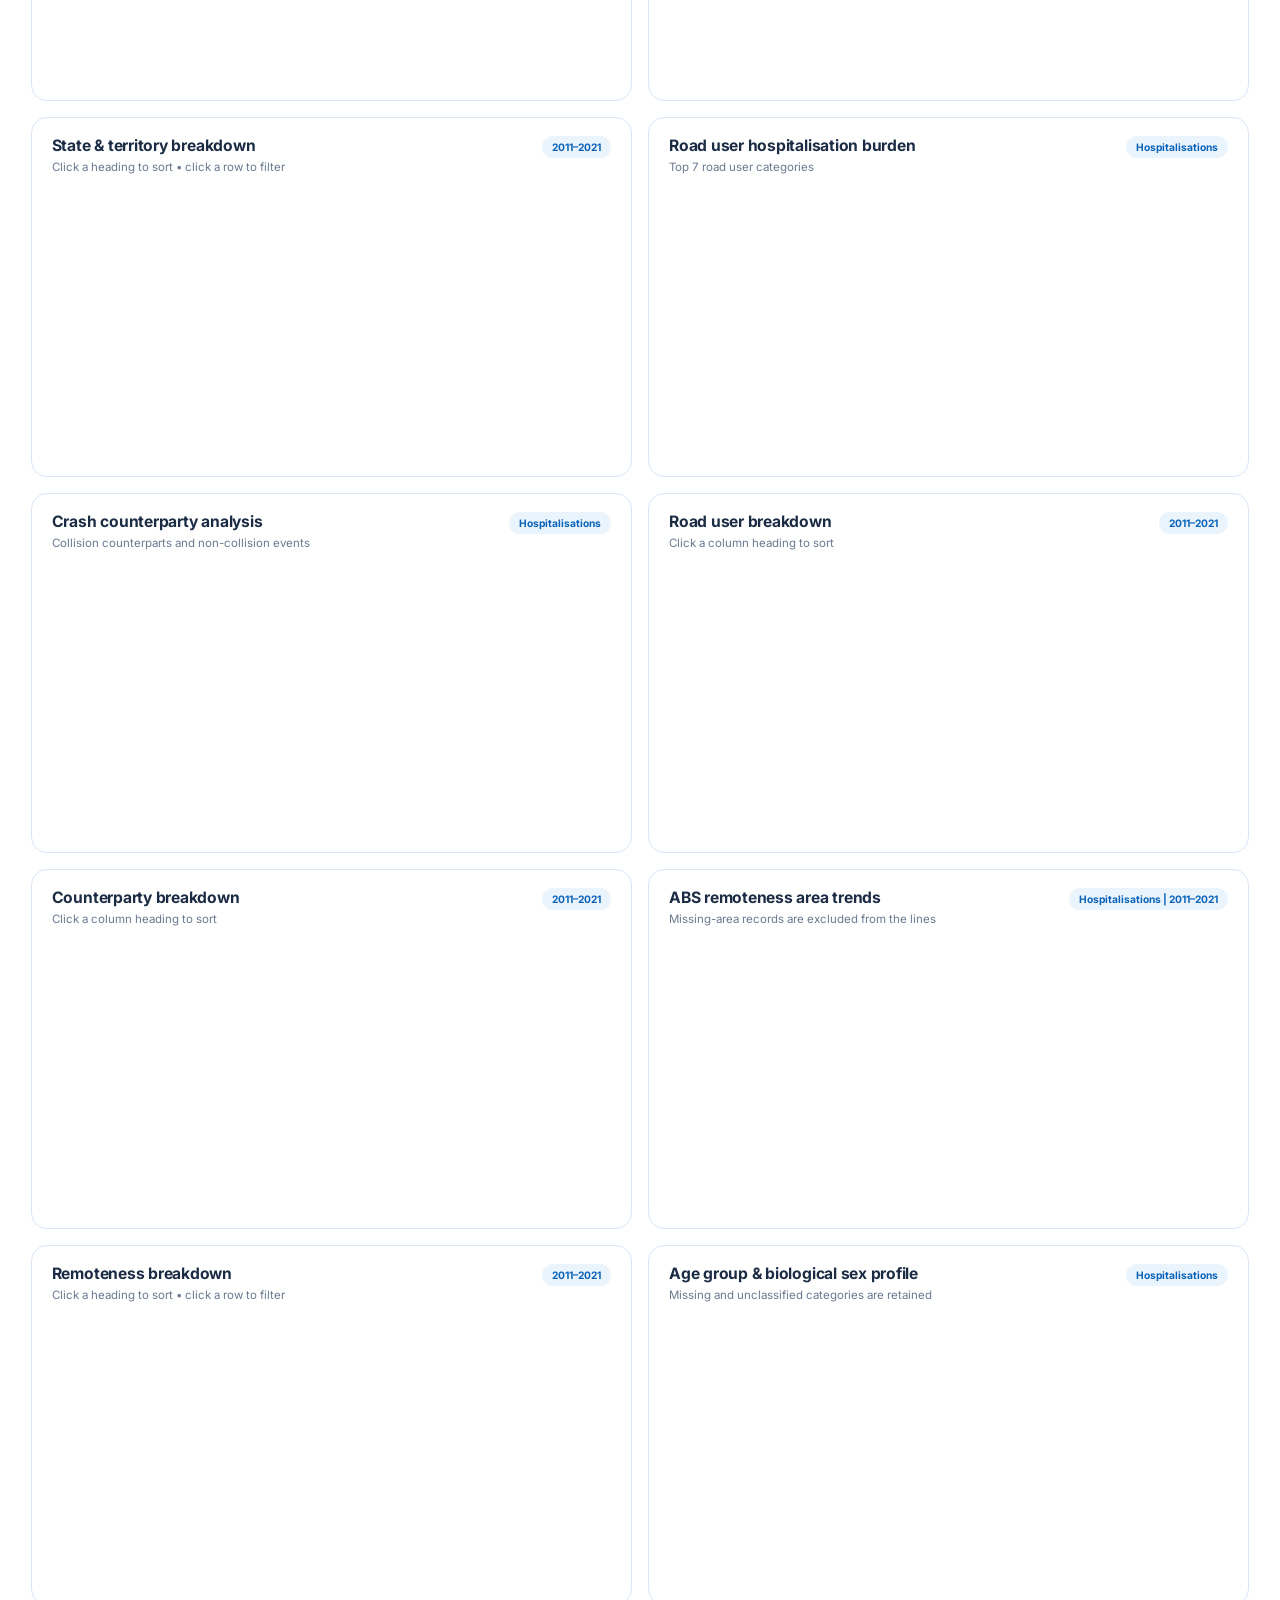
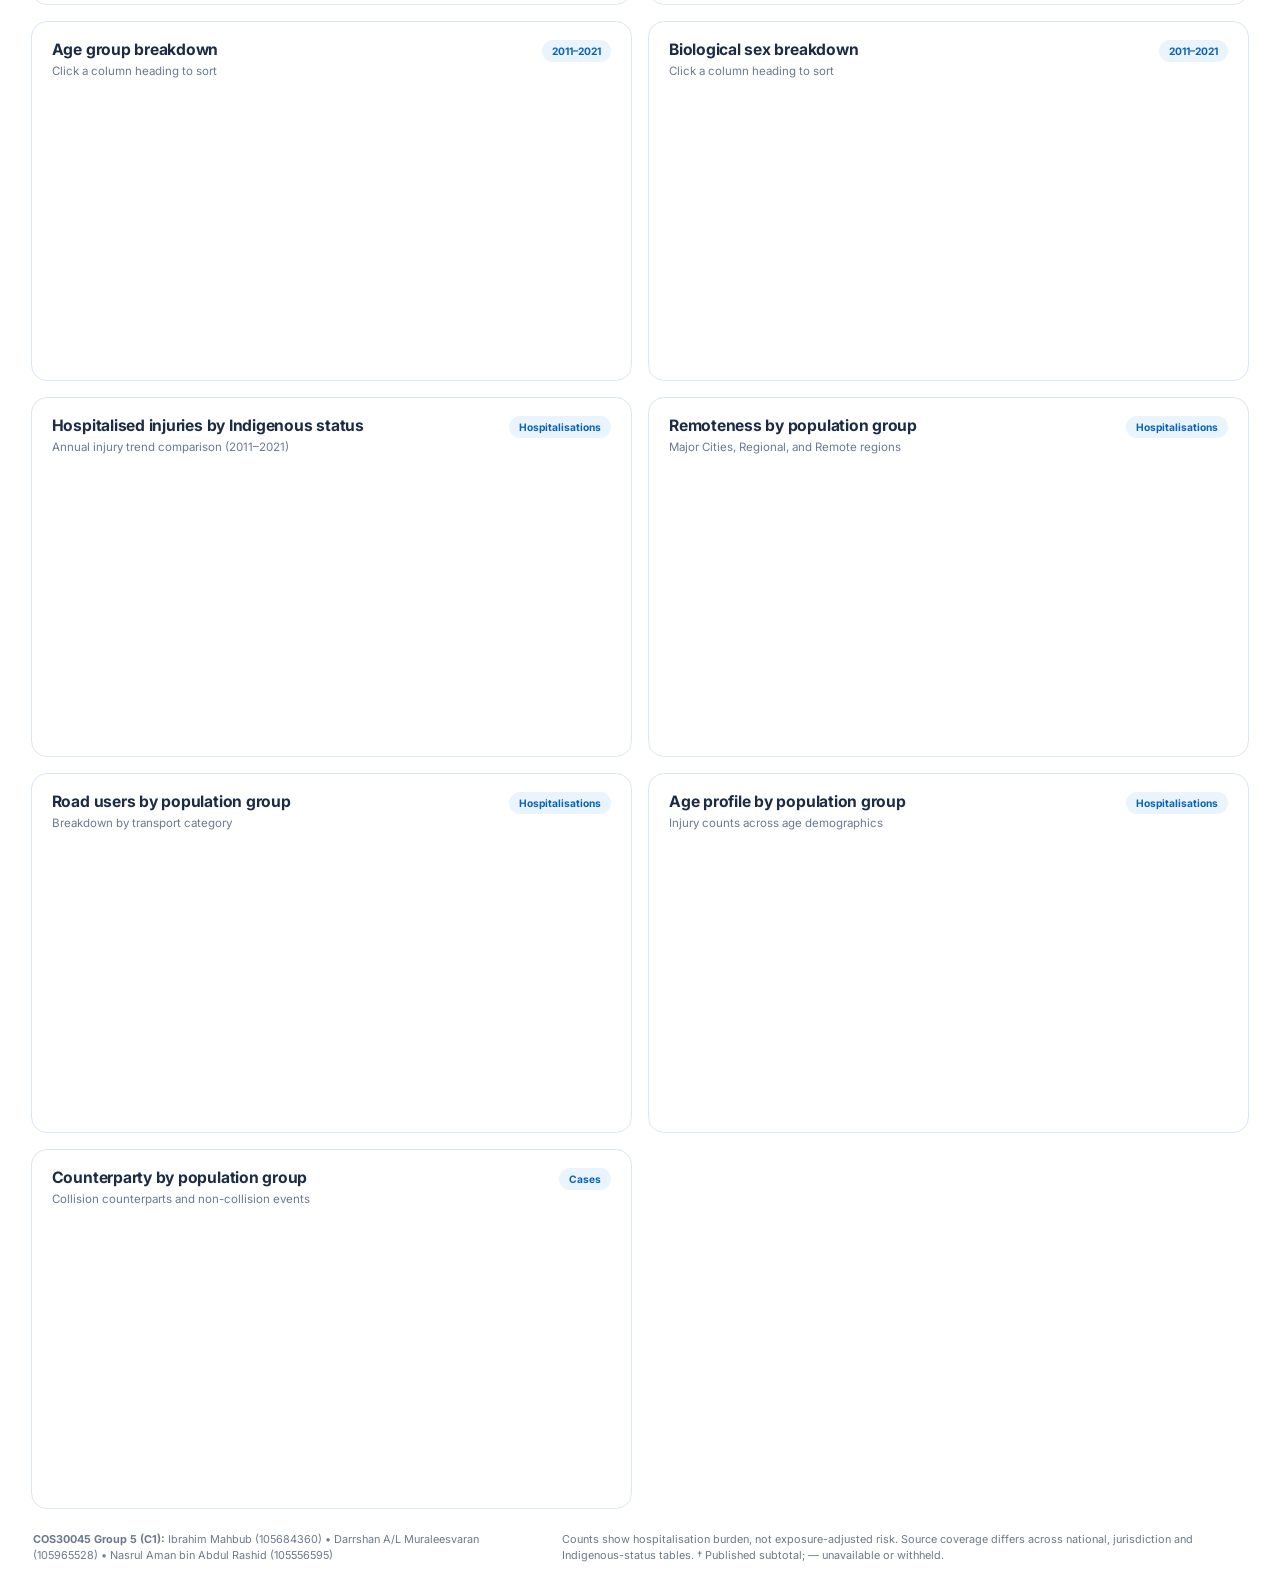
==== commit 4c165f3e: "Updated website using newly cleaned .csv files. Part 2" ====
--- a/index.html
+++ b/index.html
@@ -40,7 +40,7 @@
       <div class="control-item">
         <label for="filterMetric">Metric</label>
         <select id="filterMetric">
-          <option value="hospitalisations">Hospitalisations (Cases)</option>
+          <option value="hospitalisations">Cases</option>
           <option value="bed_days">Hospital Bed Days</option>
         </select>
       </div>
@@ -53,47 +53,56 @@
       <div class="control-item">
         <label for="filterState">Jurisdiction</label>
         <select id="filterState">
-          <option value="All">All States</option>
+          <option value="All">Australia / all jurisdictions</option>
         </select>
       </div>
+      <div class="control-item" id="fnStatusControl" hidden>
+        <label for="filterFnStatus">Population group</label>
+        <select id="filterFnStatus">
+          <option value="First Nations people">First Nations people</option>
+          <option value="Non-Indigenous">Non-Indigenous</option>
+        </select>
+      </div>
     </section>
+    <p id="loadStatus" class="data-scope" role="status">Loading the current hospitalised injury data…</p>
+    <p id="dataScope" class="data-scope" aria-live="polite">KPI cards show Australia-wide totals.</p>
 
     <!-- KPI gradient cards -->
     <section class="kpi-strip" aria-label="Key Performance Indicators">
       <div class="kpi-card kpi-1">
         <span class="kpi-label">Hospitalisations</span>
-        <span class="kpi-value" id="kpiHospitalisations">410,884</span>
-        <span class="kpi-sub" id="kpiHospitalisationsSub">11-year national total</span>
+        <span class="kpi-value" id="kpiHospitalisations">—</span>
+        <span class="kpi-sub" id="kpiHospitalisationsSub">National total</span>
       </div>
       <div class="kpi-card kpi-2">
         <span class="kpi-label">Bed days</span>
-        <span class="kpi-value" id="kpiBedDays">2,018,891</span>
-        <span class="kpi-sub" id="kpiBedDaysSub">Avg. 183,536 / year</span>
+        <span class="kpi-value" id="kpiBedDays">—</span>
+        <span class="kpi-sub" id="kpiBedDaysSub">National inpatient bed days</span>
       </div>
       <div class="kpi-card kpi-3">
-        <span class="kpi-label">Avg. length of stay</span>
-        <span class="kpi-value" id="kpiAlos">4.91 days</span>
-        <span class="kpi-sub" id="kpiAlosSub">Mean stay per admission</span>
+        <span class="kpi-label">Bed days per case</span>
+        <span class="kpi-value" id="kpiAlos">—</span>
+        <span class="kpi-sub" id="kpiAlosSub">National average</span>
       </div>
       <div class="kpi-card kpi-4">
         <span class="kpi-label">Change 2011 &rarr; 2021</span>
-        <span class="kpi-value" id="kpiChange">+16.1%</span>
-        <span class="kpi-sub" id="kpiChangeSub">34,033 &rarr; 39,505</span>
+        <span class="kpi-value" id="kpiChange">—</span>
+        <span class="kpi-sub" id="kpiChangeSub">National change</span>
       </div>
       <div class="kpi-card kpi-5">
         <span class="kpi-label">Peak year</span>
-        <span class="kpi-value" id="kpiPeak">2019</span>
-        <span class="kpi-sub" id="kpiPeakSub">39,866</span>
+        <span class="kpi-value" id="kpiPeak">—</span>
+        <span class="kpi-sub" id="kpiPeakSub">National series</span>
       </div>
       <div class="kpi-card kpi-6">
-        <span class="kpi-label">Top road user</span>
-        <span class="kpi-value" id="kpiTopUser">Car driver</span>
-        <span class="kpi-sub" id="kpiTopUserSub">32.9% of total</span>
+        <span class="kpi-label">Top national road user</span>
+        <span class="kpi-value" id="kpiTopUser">—</span>
+        <span class="kpi-sub" id="kpiTopUserSub">National series</span>
       </div>
       <div class="kpi-card kpi-7">
         <span class="kpi-label">Top jurisdiction</span>
-        <span class="kpi-value" id="kpiTopState">NSW</span>
-        <span class="kpi-sub" id="kpiTopStateSub">Largest share</span>
+        <span class="kpi-value" id="kpiTopState">—</span>
+        <span class="kpi-sub" id="kpiTopStateSub">Jurisdiction-table series</span>
       </div>
     </section>
 
@@ -127,7 +136,7 @@
       <div class="chart-card" id="card-alos">
         <div class="chart-header">
           <div>
-            <h2 class="chart-title">Average length of stay by year</h2>
+            <h2 class="chart-title">Bed days per case by year</h2>
             <p class="chart-subtitle">Bed days per hospitalisation &bull; dashed line = 11-year average</p>
           </div>
           <span class="chart-badge ">Days per admission</span>
@@ -184,7 +193,7 @@
       <div class="chart-card" id="card-roaduser">
         <div class="chart-header">
           <div>
-            <h2 class="chart-title">Road user vulnerability</h2>
+            <h2 class="chart-title">Road user hospitalisation burden</h2>
             <p class="chart-subtitle">Top 7 road user categories</p>
           </div>
           <span class="chart-badge metric-badge">Hospitalisations</span>
@@ -196,7 +205,7 @@
         <div class="chart-header">
           <div>
             <h2 class="chart-title">Crash counterparty analysis</h2>
-            <p class="chart-subtitle">What the vehicle collided with</p>
+            <p class="chart-subtitle">Collision counterparts and non-collision events</p>
           </div>
           <span class="chart-badge metric-badge">Hospitalisations</span>
         </div>
@@ -288,18 +297,19 @@
       <div class="chart-card" id="card-fn-annual">
         <div class="chart-header">
           <div>
-            <h2 class="chart-title">First Nations vs. Non-Indigenous Hospitalisations</h2>
+            <h2 class="chart-title">Hospitalised injuries by Indigenous status</h2>
             <p class="chart-subtitle">Annual injury trend comparison (2011–2021)</p>
           </div>
           <span class="chart-badge metric-badge">Hospitalisations</span>
         </div>
+        <div id="fnAnnualLegend" class="chart-legend"></div>
         <div id="fnAnnualChart" class="svg-container"></div>
       </div>
 
       <div class="chart-card" id="card-fn-remoteness">
         <div class="chart-header">
           <div>
-            <h2 class="chart-title">First Nations Hospitalisations by Remoteness</h2>
+            <h2 class="chart-title">Remoteness by population group</h2>
             <p class="chart-subtitle">Major Cities, Regional, and Remote regions</p>
           </div>
           <span class="chart-badge metric-badge">Hospitalisations</span>
@@ -310,7 +320,7 @@
       <div class="chart-card" id="card-fn-roaduser">
         <div class="chart-header">
           <div>
-            <h2 class="chart-title">First Nations Road User Vulnerability</h2>
+            <h2 class="chart-title">Road users by population group</h2>
             <p class="chart-subtitle">Breakdown by transport category</p>
           </div>
           <span class="chart-badge metric-badge">Hospitalisations</span>
@@ -321,26 +331,38 @@
       <div class="chart-card" id="card-fn-age">
         <div class="chart-header">
           <div>
-            <h2 class="chart-title">First Nations Age Profile</h2>
+            <h2 class="chart-title">Age profile by population group</h2>
             <p class="chart-subtitle">Injury counts across age demographics</p>
           </div>
           <span class="chart-badge metric-badge">Hospitalisations</span>
         </div>
         <div id="fnAgeChart" class="svg-container"></div>
+      </div>
+
+      <div class="chart-card" id="card-fn-counterparty">
+        <div class="chart-header">
+          <div>
+            <h2 class="chart-title">Counterparty by population group</h2>
+            <p class="chart-subtitle">Collision counterparts and non-collision events</p>
+          </div>
+          <span class="chart-badge metric-badge">Cases</span>
+        </div>
+        <div id="fnCounterpartyChart" class="svg-container"></div>
       </div>
 
     </main>
 
     <footer class="footer-bar">
       <span><strong>COS30045 Group 5 (C1):</strong> Ibrahim Mahbub (105684360) &bull; Darrshan A/L Muraleesvaran (105965528) &bull; Nasrul Aman bin Abdul Rashid (105556595)</span>
-      <span>Counts show hospitalisation burden, not exposure-adjusted risk. NSW/Victoria reporting changes and 2020 mobility restrictions affect comparisons.</span>
+      <span>Counts show hospitalisation burden, not exposure-adjusted risk. Source coverage differs across national, jurisdiction and Indigenous-status tables. † Published subtotal; — unavailable or withheld.</span>
     </footer>
 
   </div>
 
   <script src="https://d3js.org/d3.v7.min.js"></script>
-  <script src="js/data-fallback.js"></script>
+  <script src="js/data-model.js"></script>
   <script src="js/shared-constants.js"></script>
+  <script src="js/category-charts.js"></script>
   <script src="js/trend-chart.js"></script>
   <script src="js/state-chart.js"></script>
   <script src="js/road-user-chart.js"></script>
@@ -352,4 +374,4 @@
   <script src="js/first-nations-charts.js"></script>
   <script src="js/load-data.js"></script>
 </body>
-</html>+</html>
--- a/css/styles.css
+++ b/css/styles.css
@@ -22,6 +22,11 @@
 }
 
 button, select { font: inherit; }
+[hidden] { display: none !important; }
+.control-item select:disabled { cursor: default; opacity: 0.6; }
+.data-scope { color: #4a586d; font-size: 0.78rem; line-height: 1.5; }
+.chart-note { margin-top: 10px; color: #5d6b80; font-size: 0.73rem; line-height: 1.5; }
+.heat-table th:focus-visible, .heat-table tr:focus-visible { outline: 2px solid var(--blue); outline-offset: -2px; }
 
 .dashboard-shell {
   width: min(100%, 1760px);
@@ -312,6 +317,8 @@
 @media (max-width: 760px) {
   .charts-grid .chart-card.is-expanded { inset: 2vh 2vw; padding: 16px 14px 12px; }
   .charts-grid .chart-card.is-solo { min-height: 380px; }
+  .responsive-chart { flex: 0 0 auto; }
+  .responsive-chart svg { height: auto; }
 }
 
 /* ---------- Heat-map tables ---------- */
@@ -357,4 +364,4 @@
   color: #a1264a;
   font-size: 0.78rem;
   line-height: 1.5;
-}+}
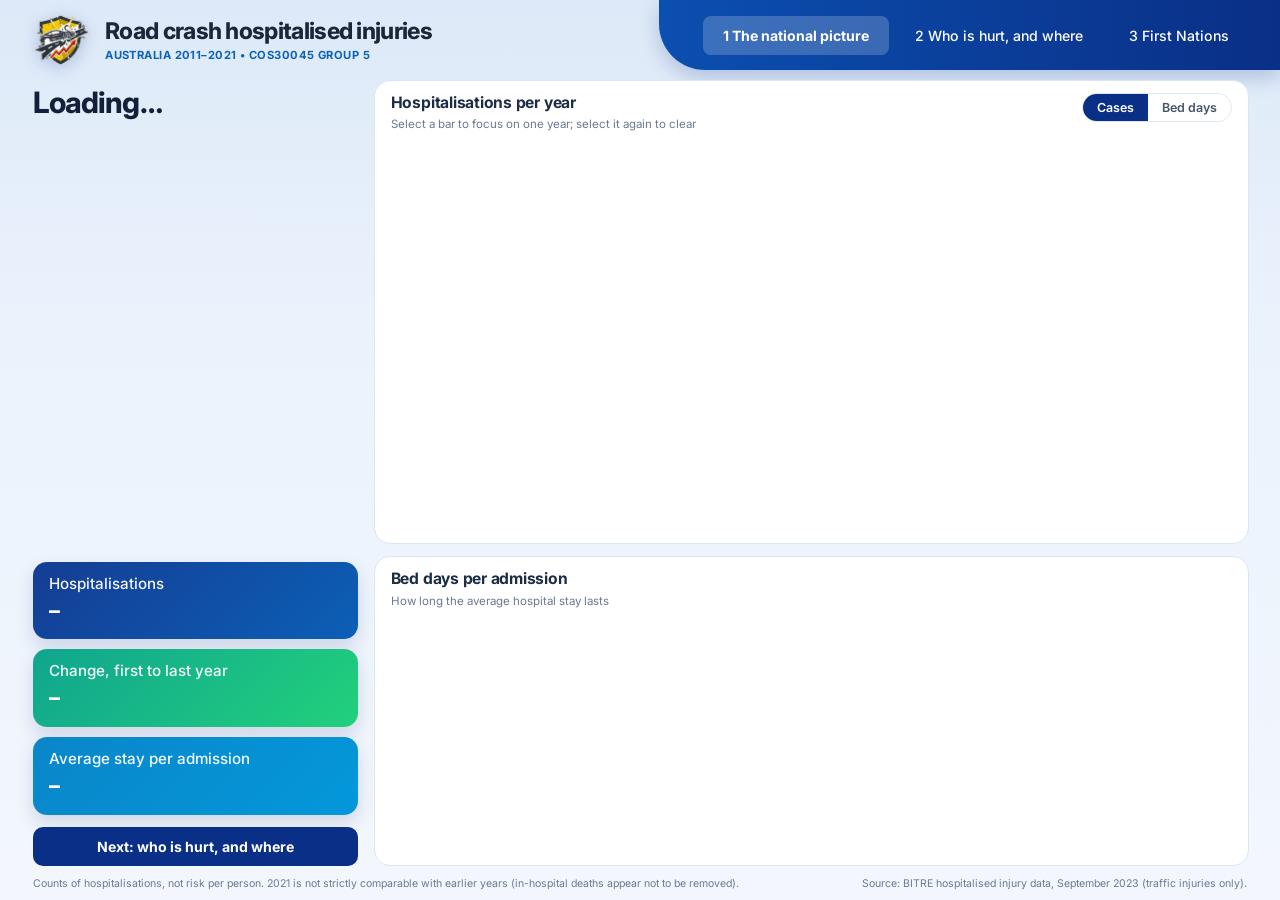
==== commit 0c3d291e: "Refactor dashboard layout and update charts for hospitalised injuries data (2011–2021) - Changed the" ====
--- a/index.html
+++ b/index.html
@@ -3,375 +3,82 @@
 <head>
   <meta charset="UTF-8">
   <meta name="viewport" content="width=device-width, initial-scale=1.0">
-  <title>Australian Road Crash Hospitalised Injuries Dashboard (2011–2021) | COS30045 Group 5</title>
-  <link rel="icon" type="image/png" href="assets/favicon.png">
+  <title>The national picture | Road crash hospitalised injuries 2011–2021</title>
   <link rel="preconnect" href="https://fonts.googleapis.com">
   <link rel="preconnect" href="https://fonts.gstatic.com" crossorigin>
   <link href="https://fonts.googleapis.com/css2?family=Inter:wght@400;500;600;700;800&display=swap" rel="stylesheet">
-  <link href="https://fonts.googleapis.com/css2?family=Material+Symbols+Outlined:opsz,wght,FILL,GRAD@20..48,500,0,0&display=swap" rel="stylesheet">
   <link rel="stylesheet" href="css/styles.css">
+  <link rel="stylesheet" href="css/page1.css">
 </head>
 <body>
-  <div class="dashboard-shell" id="dashboard">
+  <div class="fit-shell">
 
-    <!-- Header: brand (left) + dark curved tab bar (right) -->
     <header class="topbar">
       <div class="brand-block">
-        <img class="brand-logo" src="assets/logo.png" alt="Road crash hospitalised injuries dashboard logo">
+        <img class="brand-logo" src="assets/logo.png" alt="Dashboard logo">
         <div class="brand-text">
-          <h1 class="brand-title">Road crash hospitalised injuries dashboard</h1>
-          <p class="brand-subtitle">COS30045 &bull; Group 5 (C1) &bull; BITRE &amp; AIHW NHMD &bull; 2011–2021</p>
+          <h1 class="brand-title">Road crash hospitalised injuries</h1>
+          <p class="brand-subtitle">Australia 2011–2021 &bull; COS30045 Group 5</p>
         </div>
       </div>
-
-      <nav class="tabbar" aria-label="Dashboard views">
-        <a class="tab is-active" href="#overview" data-view="overview">Overview</a>
-        <a class="tab" href="#states" data-view="states">States</a>
-        <a class="tab" href="#roadusers" data-view="roadusers">Road users</a>
-        <a class="tab" href="#regions" data-view="regions">Regions</a>
-        <a class="tab" href="#demographics" data-view="demographics">Demographics</a>
-        <a class="tab" href="#firstnations" data-view="firstnations">First Nations</a>
-        <button type="button" class="btn-reset" id="resetFiltersBtn">Reset filters</button>
+      <nav class="tabbar" aria-label="Story pages">
+        <a class="tab is-active" href="index.html" aria-current="page">1 The national picture</a>
+        <a class="tab" href="page2.html">2 Who is hurt, and where</a>
+        <a class="tab" href="page3.html">3 First Nations</a>
       </nav>
     </header>
 
-    <!-- Filters -->
-    <section class="controls-bar" aria-label="Filters">
-      <div class="control-item">
-        <label for="filterMetric">Metric</label>
-        <select id="filterMetric">
-          <option value="hospitalisations">Cases</option>
-          <option value="bed_days">Hospital Bed Days</option>
-        </select>
-      </div>
-      <div class="control-item">
-        <label for="filterYear">Year</label>
-        <select id="filterYear">
-          <option value="All">All Years (2011–2021)</option>
-        </select>
-      </div>
-      <div class="control-item">
-        <label for="filterState">Jurisdiction</label>
-        <select id="filterState">
-          <option value="All">Australia / all jurisdictions</option>
-        </select>
-      </div>
-      <div class="control-item" id="fnStatusControl" hidden>
-        <label for="filterFnStatus">Population group</label>
-        <select id="filterFnStatus">
-          <option value="First Nations people">First Nations people</option>
-          <option value="Non-Indigenous">Non-Indigenous</option>
-        </select>
-      </div>
-    </section>
-    <p id="loadStatus" class="data-scope" role="status">Loading the current hospitalised injury data…</p>
-    <p id="dataScope" class="data-scope" aria-live="polite">KPI cards show Australia-wide totals.</p>
+    <main class="p1-main">
+      <!-- Story panel: the headline changes with the selected year -->
+      <aside class="p1-story" aria-live="polite">
+        <h2 id="headline">Loading…</h2>
+        <p id="subline" class="p1-sub"></p>
+        <div class="p1-kpis">
+          <div class="kpi-card kpi-2"><span class="kpi-label">Hospitalisations</span>
+            <span class="kpi-value" id="kpiCases">–</span><span class="kpi-sub" id="kpiCasesSub"></span></div>
+          <div class="kpi-card kpi-4"><span class="kpi-label">Change, first to last year</span>
+            <span class="kpi-value" id="kpiChange">–</span><span class="kpi-sub" id="kpiChangeSub"></span></div>
+          <div class="kpi-card kpi-3"><span class="kpi-label">Average stay per admission</span>
+            <span class="kpi-value" id="kpiStay">–</span><span class="kpi-sub" id="kpiStaySub"></span></div>
+        </div>
+        <a class="btn-next" href="page2.html">Next: who is hurt, and where</a>
+      </aside>
 
-    <!-- KPI gradient cards -->
-    <section class="kpi-strip" aria-label="Key Performance Indicators">
-      <div class="kpi-card kpi-1">
-        <span class="kpi-label">Hospitalisations</span>
-        <span class="kpi-value" id="kpiHospitalisations">—</span>
-        <span class="kpi-sub" id="kpiHospitalisationsSub">National total</span>
-      </div>
-      <div class="kpi-card kpi-2">
-        <span class="kpi-label">Bed days</span>
-        <span class="kpi-value" id="kpiBedDays">—</span>
-        <span class="kpi-sub" id="kpiBedDaysSub">National inpatient bed days</span>
-      </div>
-      <div class="kpi-card kpi-3">
-        <span class="kpi-label">Bed days per case</span>
-        <span class="kpi-value" id="kpiAlos">—</span>
-        <span class="kpi-sub" id="kpiAlosSub">National average</span>
-      </div>
-      <div class="kpi-card kpi-4">
-        <span class="kpi-label">Change 2011 &rarr; 2021</span>
-        <span class="kpi-value" id="kpiChange">—</span>
-        <span class="kpi-sub" id="kpiChangeSub">National change</span>
-      </div>
-      <div class="kpi-card kpi-5">
-        <span class="kpi-label">Peak year</span>
-        <span class="kpi-value" id="kpiPeak">—</span>
-        <span class="kpi-sub" id="kpiPeakSub">National series</span>
-      </div>
-      <div class="kpi-card kpi-6">
-        <span class="kpi-label">Top national road user</span>
-        <span class="kpi-value" id="kpiTopUser">—</span>
-        <span class="kpi-sub" id="kpiTopUserSub">National series</span>
-      </div>
-      <div class="kpi-card kpi-7">
-        <span class="kpi-label">Top jurisdiction</span>
-        <span class="kpi-value" id="kpiTopState">—</span>
-        <span class="kpi-sub" id="kpiTopStateSub">Jurisdiction-table series</span>
-      </div>
-    </section>
+      <section class="p1-charts">
+        <article class="chart-card">
+          <div class="chart-header">
+            <div>
+              <h2 class="chart-title" id="trendTitle">Hospitalisations per year</h2>
+              <p class="chart-subtitle">Select a bar to focus on one year; select it again to clear</p>
+            </div>
+            <div class="toggle" role="group" aria-label="Measure">
+              <button type="button" id="btnCases" aria-pressed="true">Cases</button>
+              <button type="button" id="btnBeds" aria-pressed="false">Bed days</button>
+            </div>
+          </div>
+          <div id="trendChart" class="svg-container"></div>
+        </article>
 
-    <!-- Chart grid -->
-    <main class="charts-grid">
-
-      <!-- Overview Cards -->
-      <div class="chart-card" id="card-trend">
-        <div class="chart-header">
-          <div>
-            <h2 class="chart-title">National annual trajectory</h2>
-            <p class="chart-subtitle">Click a bar to filter by year</p>
+        <article class="chart-card">
+          <div class="chart-header">
+            <div>
+              <h2 class="chart-title">Bed days per admission</h2>
+              <p class="chart-subtitle">How long the average hospital stay lasts</p>
+            </div>
           </div>
-          <span class="chart-badge metric-badge">Hospitalisations</span>
-        </div>
-        <div id="trendChart" class="svg-container"></div>
-      </div>
-
-      <div class="chart-card" id="card-sex-trend">
-        <div class="chart-header">
-          <div>
-            <h2 class="chart-title">Male vs female by year</h2>
-            <p class="chart-subtitle">Grouped by year &bull; click a bar pair to filter</p>
-          </div>
-          <span class="chart-badge metric-badge">Hospitalisations</span>
-        </div>
-        <div id="sexTrendLegend" class="chart-legend"></div>
-        <div id="sexTrendChart" class="svg-container"></div>
-      </div>
-
-      <div class="chart-card" id="card-alos">
-        <div class="chart-header">
-          <div>
-            <h2 class="chart-title">Bed days per case by year</h2>
-            <p class="chart-subtitle">Bed days per hospitalisation &bull; dashed line = 11-year average</p>
-          </div>
-          <span class="chart-badge ">Days per admission</span>
-        </div>
-        <div id="alosChart" class="svg-container"></div>
-      </div>
-
-      <div class="chart-card" id="card-annual-table">
-        <div class="chart-header">
-          <div>
-            <h2 class="chart-title">Year-by-year summary</h2>
-            <p class="chart-subtitle">Click a heading to sort &bull; click a row to filter</p>
-          </div>
-          <span class="chart-badge ">2011–2021</span>
-        </div>
-        <div id="annualTable" class="table-container"></div>
-      </div>
-
-      <div class="chart-card" id="card-movers-table">
-        <div class="chart-header">
-          <div>
-            <h2 class="chart-title">Biggest changes by road user</h2>
-            <p class="chart-subtitle">Change between 2011 and 2021 &bull; click a heading to sort</p>
-          </div>
-          <span class="chart-badge ">2011 vs 2021</span>
-        </div>
-        <div id="moversTable" class="table-container"></div>
-      </div>
-
-      <!-- States Cards -->
-      <div class="chart-card" id="card-state">
-        <div class="chart-header">
-          <div>
-            <h2 class="chart-title">State &amp; territory comparison</h2>
-            <p class="chart-subtitle">Click a bar to highlight a jurisdiction</p>
-          </div>
-          <span class="chart-badge metric-badge">Hospitalisations</span>
-        </div>
-        <div id="stateChart" class="svg-container"></div>
-      </div>
-
-      <div class="chart-card" id="card-state-table">
-        <div class="chart-header">
-          <div>
-            <h2 class="chart-title">State &amp; territory breakdown</h2>
-            <p class="chart-subtitle">Click a heading to sort &bull; click a row to filter</p>
-          </div>
-          <span class="chart-badge scope-badge">2011–2021</span>
-        </div>
-        <div id="stateTable" class="table-container"></div>
-      </div>
-
-      <!-- Road Users Cards -->
-      <div class="chart-card" id="card-roaduser">
-        <div class="chart-header">
-          <div>
-            <h2 class="chart-title">Road user hospitalisation burden</h2>
-            <p class="chart-subtitle">Top 7 road user categories</p>
-          </div>
-          <span class="chart-badge metric-badge">Hospitalisations</span>
-        </div>
-        <div id="roadUserChart" class="svg-container"></div>
-      </div>
-
-      <div class="chart-card" id="card-counterparty">
-        <div class="chart-header">
-          <div>
-            <h2 class="chart-title">Crash counterparty analysis</h2>
-            <p class="chart-subtitle">Collision counterparts and non-collision events</p>
-          </div>
-          <span class="chart-badge metric-badge">Hospitalisations</span>
-        </div>
-        <div id="counterpartyChart" class="svg-container"></div>
-      </div>
-
-      <div class="chart-card" id="card-roaduser-table">
-        <div class="chart-header">
-          <div>
-            <h2 class="chart-title">Road user breakdown</h2>
-            <p class="chart-subtitle">Click a column heading to sort</p>
-          </div>
-          <span class="chart-badge scope-badge">2011–2021</span>
-        </div>
-        <div id="roadUserTable" class="table-container"></div>
-      </div>
-
-      <div class="chart-card" id="card-counterparty-table">
-        <div class="chart-header">
-          <div>
-            <h2 class="chart-title">Counterparty breakdown</h2>
-            <p class="chart-subtitle">Click a column heading to sort</p>
-          </div>
-          <span class="chart-badge scope-badge">2011–2021</span>
-        </div>
-        <div id="counterpartyTable" class="table-container"></div>
-      </div>
-
-      <!-- Regions Cards -->
-      <div class="chart-card" id="card-remoteness">
-        <div class="chart-header">
-          <div>
-            <h2 class="chart-title">ABS remoteness area trends</h2>
-            <p class="chart-subtitle">Missing-area records are excluded from the lines</p>
-          </div>
-          <span class="chart-badge metric-badge">Hospitalisations | 2011–2021</span>
-        </div>
-        <div id="remotenessLegend" class="chart-legend"></div>
-        <div id="remotenessChart" class="svg-container"></div>
-      </div>
-
-      <div class="chart-card" id="card-remoteness-table">
-        <div class="chart-header">
-          <div>
-            <h2 class="chart-title">Remoteness breakdown</h2>
-            <p class="chart-subtitle">Click a heading to sort &bull; click a row to filter</p>
-          </div>
-          <span class="chart-badge scope-badge">2011–2021</span>
-        </div>
-        <div id="remotenessTable" class="table-container"></div>
-      </div>
-
-      <!-- Demographics Cards -->
-      <div class="chart-card" id="card-demographics">
-        <div class="chart-header">
-          <div>
-            <h2 class="chart-title">Age group &amp; biological sex profile</h2>
-            <p class="chart-subtitle">Missing and unclassified categories are retained</p>
-          </div>
-          <span class="chart-badge metric-badge">Hospitalisations</span>
-        </div>
-        <div id="demographicsLegend" class="chart-legend"></div>
-        <div id="demographicsChart" class="svg-container"></div>
-      </div>
-
-      <div class="chart-card" id="card-age-table">
-        <div class="chart-header">
-          <div>
-            <h2 class="chart-title">Age group breakdown</h2>
-            <p class="chart-subtitle">Click a column heading to sort</p>
-          </div>
-          <span class="chart-badge scope-badge">2011–2021</span>
-        </div>
-        <div id="ageTable" class="table-container"></div>
-      </div>
-
-      <div class="chart-card" id="card-sex-table">
-        <div class="chart-header">
-          <div>
-            <h2 class="chart-title">Biological sex breakdown</h2>
-            <p class="chart-subtitle">Click a column heading to sort</p>
-          </div>
-          <span class="chart-badge scope-badge">2011–2021</span>
-        </div>
-        <div id="sexTable" class="table-container"></div>
-      </div>
-
-      <!-- First Nations Cards -->
-      <div class="chart-card" id="card-fn-annual">
-        <div class="chart-header">
-          <div>
-            <h2 class="chart-title">Hospitalised injuries by Indigenous status</h2>
-            <p class="chart-subtitle">Annual injury trend comparison (2011–2021)</p>
-          </div>
-          <span class="chart-badge metric-badge">Hospitalisations</span>
-        </div>
-        <div id="fnAnnualLegend" class="chart-legend"></div>
-        <div id="fnAnnualChart" class="svg-container"></div>
-      </div>
-
-      <div class="chart-card" id="card-fn-remoteness">
-        <div class="chart-header">
-          <div>
-            <h2 class="chart-title">Remoteness by population group</h2>
-            <p class="chart-subtitle">Major Cities, Regional, and Remote regions</p>
-          </div>
-          <span class="chart-badge metric-badge">Hospitalisations</span>
-        </div>
-        <div id="fnRemotenessChart" class="svg-container"></div>
-      </div>
-
-      <div class="chart-card" id="card-fn-roaduser">
-        <div class="chart-header">
-          <div>
-            <h2 class="chart-title">Road users by population group</h2>
-            <p class="chart-subtitle">Breakdown by transport category</p>
-          </div>
-          <span class="chart-badge metric-badge">Hospitalisations</span>
-        </div>
-        <div id="fnRoadUserChart" class="svg-container"></div>
-      </div>
-
-      <div class="chart-card" id="card-fn-age">
-        <div class="chart-header">
-          <div>
-            <h2 class="chart-title">Age profile by population group</h2>
-            <p class="chart-subtitle">Injury counts across age demographics</p>
-          </div>
-          <span class="chart-badge metric-badge">Hospitalisations</span>
-        </div>
-        <div id="fnAgeChart" class="svg-container"></div>
-      </div>
-
-      <div class="chart-card" id="card-fn-counterparty">
-        <div class="chart-header">
-          <div>
-            <h2 class="chart-title">Counterparty by population group</h2>
-            <p class="chart-subtitle">Collision counterparts and non-collision events</p>
-          </div>
-          <span class="chart-badge metric-badge">Cases</span>
-        </div>
-        <div id="fnCounterpartyChart" class="svg-container"></div>
-      </div>
-
+          <div id="stayChart" class="svg-container"></div>
+        </article>
+      </section>
     </main>
 
     <footer class="footer-bar">
-      <span><strong>COS30045 Group 5 (C1):</strong> Ibrahim Mahbub (105684360) &bull; Darrshan A/L Muraleesvaran (105965528) &bull; Nasrul Aman bin Abdul Rashid (105556595)</span>
-      <span>Counts show hospitalisation burden, not exposure-adjusted risk. Source coverage differs across national, jurisdiction and Indigenous-status tables. † Published subtotal; — unavailable or withheld.</span>
+      <span>Counts of hospitalisations, not risk per person. 2021 is not strictly comparable with earlier years (in-hospital deaths appear not to be removed).</span>
+      <span>Source: BITRE hospitalised injury data, September 2023 (traffic injuries only).</span>
     </footer>
-
   </div>
 
   <script src="https://d3js.org/d3.v7.min.js"></script>
-  <script src="js/data-model.js"></script>
   <script src="js/shared-constants.js"></script>
-  <script src="js/category-charts.js"></script>
-  <script src="js/trend-chart.js"></script>
-  <script src="js/state-chart.js"></script>
-  <script src="js/road-user-chart.js"></script>
-  <script src="js/remoteness-chart.js"></script>
-  <script src="js/demographics-chart.js"></script>
-  <script src="js/counterparty-chart.js"></script>
   <script src="js/overview-charts.js"></script>
-  <script src="js/tables.js"></script>
-  <script src="js/first-nations-charts.js"></script>
-  <script src="js/load-data.js"></script>
 </body>
 </html>
--- a/css/styles.css
+++ b/css/styles.css
@@ -365,3 +365,77 @@
   font-size: 0.78rem;
   line-height: 1.5;
 }
+
+
+html, body { height: 100%; overflow: hidden; }
+
+/* The whole page is exactly one viewport tall, so nothing scrolls */
+.fit-shell {
+  display: grid;
+  grid-template-rows: auto minmax(0, 1fr) auto;
+  gap: 10px;
+  width: min(100%, 1760px);
+  height: 100vh;
+  margin: 0 auto;
+  padding: 0 var(--pad) 8px;
+}
+.fit-shell .topbar { margin-bottom: 0; }
+.fit-shell .brand-logo { height: 52px; }
+
+.p1-main {
+  display: grid;
+  grid-template-columns: minmax(250px, 27%) minmax(0, 1fr);
+  gap: 14px;
+  min-height: 0;
+}
+
+/* Left: the story */
+.p1-story { display: flex; flex-direction: column; gap: 12px; min-height: 0; padding: 6px 2px 0; }
+.p1-story h2 { font-size: clamp(1.35rem, 2.3vw, 2.2rem); font-weight: 750; letter-spacing: -0.03em; line-height: 1.15; color: #12203a; }
+.p1-sub { color: #475569; font-size: 0.92rem; line-height: 1.55; max-width: 46ch; }
+.p1-kpis { display: grid; gap: 10px; margin-top: auto; }
+.p1-kpis .kpi-card { min-height: 0; padding: 12px 16px; border-radius: 14px; }
+.p1-kpis .kpi-value { font-size: clamp(1.25rem, 1.7vw, 1.75rem); }
+
+.btn-next {
+  display: block;
+  padding: 11px 16px;
+  border-radius: 10px;
+  background: var(--blue-dark);
+  color: #fff;
+  font-size: 0.88rem;
+  font-weight: 700;
+  text-align: center;
+  text-decoration: none;
+}
+.btn-next:hover { background: var(--blue); }
+.btn-next:focus-visible, .toggle button:focus-visible, .p1-charts [tabindex]:focus-visible {
+  outline: 3px solid rgba(51, 177, 240, 0.6);
+  outline-offset: 2px;
+}
+
+/* Right: two charts that share the remaining height */
+.p1-charts { display: grid; grid-template-rows: minmax(0, 3fr) minmax(0, 2fr); gap: 12px; min-height: 0; }
+.p1-charts .chart-card { min-height: 0; padding: 12px 16px 8px; }
+
+/* The svg fills its box and never changes the box's size (avoids resize loops) */
+.p1-charts .svg-container { min-height: 0; overflow: hidden; }
+.p1-charts .svg-container svg { position: absolute; inset: 0; width: 100%; height: 100%; }
+
+.toggle { display: inline-flex; flex-shrink: 0; border: 1px solid var(--border-color); border-radius: 999px; overflow: hidden; }
+.toggle button { padding: 6px 14px; border: 0; background: #fff; color: #475569; font-size: 0.78rem; font-weight: 600; cursor: pointer; }
+.toggle button[aria-pressed="true"] { background: var(--blue-dark); color: #fff; }
+
+.fit-shell .footer-bar { padding: 0 2px; font-size: 0.66rem; }
+
+/* Short laptop screens: drop the KPI cards so the charts keep their room */
+@media (max-height: 720px) {
+  .p1-kpis { display: none; }
+  .fit-shell .brand-logo { height: 40px; }
+}
+
+/* Narrow screens: stack the story above the charts, still without scrolling */
+@media (max-width: 900px) {
+  .p1-main { grid-template-columns: minmax(0, 1fr); grid-template-rows: auto minmax(0, 1fr); }
+  .p1-kpis, .p1-sub, .btn-next { display: none; }
+}
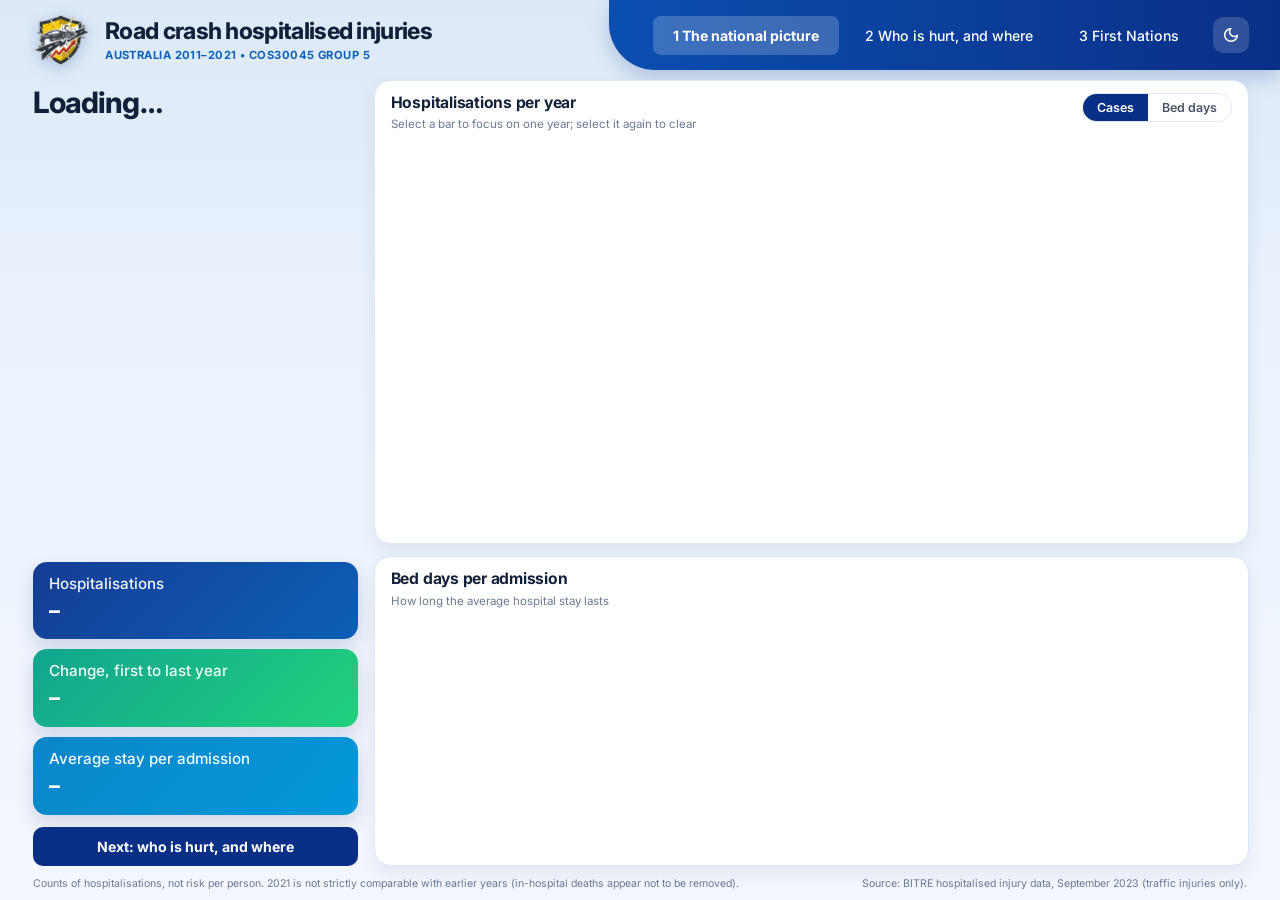
==== commit de81bc11: "added dark and light mode feature" ====
--- a/index.html
+++ b/index.html
@@ -4,9 +4,20 @@
   <meta charset="UTF-8">
   <meta name="viewport" content="width=device-width, initial-scale=1.0">
   <title>The national picture | Road crash hospitalised injuries 2011–2021</title>
+  <script>
+    (function () {
+      try {
+        var t = localStorage.getItem("cos30045-theme");
+        if (t === "dark" || (!t && window.matchMedia("(prefers-color-scheme: dark)").matches)) {
+          document.documentElement.setAttribute("data-theme", "dark");
+        }
+      } catch (e) { /* ignore */ }
+    })();
+  </script>
   <link rel="preconnect" href="https://fonts.googleapis.com">
   <link rel="preconnect" href="https://fonts.gstatic.com" crossorigin>
   <link href="https://fonts.googleapis.com/css2?family=Inter:wght@400;500;600;700;800&display=swap" rel="stylesheet">
+  <link href="https://fonts.googleapis.com/css2?family=Material+Symbols+Outlined:opsz,wght,FILL,GRAD@24,400,0,0&display=swap" rel="stylesheet">
   <link rel="stylesheet" href="css/styles.css">
   <link rel="stylesheet" href="css/page1.css">
 </head>
@@ -25,6 +36,9 @@
         <a class="tab is-active" href="index.html" aria-current="page">1 The national picture</a>
         <a class="tab" href="page2.html">2 Who is hurt, and where</a>
         <a class="tab" href="page3.html">3 First Nations</a>
+        <button type="button" class="btn-theme" id="themeToggle" aria-label="Switch to dark mode" title="Dark mode">
+          <span class="material-symbols-outlined" aria-hidden="true">dark_mode</span>
+        </button>
       </nav>
     </header>
 
--- a/css/styles.css
+++ b/css/styles.css
@@ -3,10 +3,50 @@
   --pad: clamp(16px, 2.4vw, 36px);
   --text-main: #1f2a3d;
   --text-muted: #6b7a90;
+  --text-heading: #12203a;
   --border-color: #dbe6f5;
   --blue-dark: #0a2f86;
   --blue: #0a63b8;
   --blue-light: #33b1f0;
+  --page-bg: linear-gradient(180deg, #dde9f8 0%, #eaf2fc 35%, #f3f7fd 100%);
+  --card-bg: #fff;
+  --card-shadow: 0 8px 18px rgba(30, 50, 110, 0.08);
+  --control-bg: #fff;
+  --control-text: #475569;
+  --axis-stroke: #e3eaf4;
+  --grid-stroke: #d5deea;
+  --axis-text: #5d6b80;
+  --badge-bg: #eaf4fd;
+  --expand-bg: #f4f8fe;
+  --footer-text: #6b7a90;
+  --chart-ink: #1e293b;
+  --chart-muted: #475569;
+  --chart-warn: #b45309;
+}
+
+html[data-theme="dark"] {
+  color-scheme: dark;
+  --text-main: #e8eef7;
+  --text-muted: #9aabc2;
+  --text-heading: #f1f5fb;
+  --border-color: #2c3b55;
+  --blue-dark: #3d7fd4;
+  --blue: #5ba3e8;
+  --blue-light: #7ec8f5;
+  --page-bg: linear-gradient(180deg, #0b1424 0%, #111c31 40%, #15233a 100%);
+  --card-bg: #182338;
+  --card-shadow: 0 10px 24px rgba(0, 0, 0, 0.35);
+  --control-bg: #1e2d45;
+  --control-text: #c5d0e0;
+  --axis-stroke: #2f405c;
+  --grid-stroke: #2a3a52;
+  --axis-text: #9aabc2;
+  --badge-bg: #243552;
+  --expand-bg: #1e2d45;
+  --footer-text: #8a9bb3;
+  --chart-ink: #e2e8f0;
+  --chart-muted: #94a3b8;
+  --chart-warn: #f0b45a;
 }
 
 * { box-sizing: border-box; margin: 0; padding: 0; }
@@ -16,16 +56,17 @@
 body {
   min-height: 100vh;
   font-family: Inter, "Segoe UI", ui-sans-serif, system-ui, -apple-system, sans-serif;
-  background: linear-gradient(180deg, #dde9f8 0%, #eaf2fc 35%, #f3f7fd 100%) fixed;
+  background: var(--page-bg) fixed;
   color: var(--text-main);
   -webkit-font-smoothing: antialiased;
+  transition: background-color 200ms ease, color 200ms ease;
 }
 
 button, select { font: inherit; }
 [hidden] { display: none !important; }
 .control-item select:disabled { cursor: default; opacity: 0.6; }
-.data-scope { color: #4a586d; font-size: 0.78rem; line-height: 1.5; }
-.chart-note { margin-top: 10px; color: #5d6b80; font-size: 0.73rem; line-height: 1.5; }
+.data-scope { color: var(--text-muted); font-size: 0.78rem; line-height: 1.5; }
+.chart-note { margin-top: 10px; color: var(--text-muted); font-size: 0.73rem; line-height: 1.5; }
 .heat-table th:focus-visible, .heat-table tr:focus-visible { outline: 2px solid var(--blue); outline-offset: -2px; }
 
 .dashboard-shell {
@@ -59,8 +100,30 @@
 }
 
 .brand-text { min-width: 0; }
-.brand-title { font-size: clamp(1.15rem, 1.8vw, 1.7rem); font-weight: 750; letter-spacing: -0.03em; line-height: 1.15; color: #1c2638; }
+.brand-title { font-size: clamp(1.15rem, 1.8vw, 1.7rem); font-weight: 750; letter-spacing: -0.03em; line-height: 1.15; color: var(--text-heading); }
 .brand-subtitle { margin-top: 4px; color: var(--blue); font-size: 0.7rem; font-weight: 700; letter-spacing: 0.04em; text-transform: uppercase; }
+
+.btn-theme {
+  display: grid;
+  width: 36px;
+  height: 36px;
+  margin-left: 8px;
+  place-items: center;
+  flex-shrink: 0;
+  border: 0;
+  border-radius: 10px;
+  background: rgba(255, 255, 255, 0.16);
+  color: #fff;
+  cursor: pointer;
+  transition: background 150ms ease, transform 120ms ease;
+}
+.btn-theme:hover { background: rgba(255, 255, 255, 0.26); }
+.btn-theme:active { transform: translateY(1px); }
+.btn-theme:focus-visible {
+  outline: 3px solid rgba(51, 177, 240, 0.55);
+  outline-offset: 2px;
+}
+.btn-theme .material-symbols-outlined { font-size: 20px; line-height: 1; }
 
 .tabbar {
   display: flex;
@@ -175,20 +238,22 @@
   padding: 18px 20px 14px;
   border: 1px solid var(--border-color);
   border-radius: 16px;
-  background: #fff;
+  background: var(--card-bg);
+  box-shadow: var(--card-shadow);
   scroll-margin-top: 12px;
+  transition: background-color 200ms ease, border-color 200ms ease, box-shadow 200ms ease;
 }
 
 .chart-header { display: flex; align-items: flex-start; justify-content: space-between; gap: 12px; margin-bottom: 6px; }
 .chart-header > div { min-width: 0; }
-.chart-title { color: #1c2c45; font-size: 0.98rem; font-weight: 700; letter-spacing: -0.015em; line-height: 1.3; }
+.chart-title { color: var(--text-heading); font-size: 0.98rem; font-weight: 700; letter-spacing: -0.015em; line-height: 1.3; }
 .chart-subtitle { margin-top: 3px; color: var(--text-muted); font-size: 0.72rem; line-height: 1.4; }
 
 .chart-badge {
   flex-shrink: 0;
   padding: 6px 10px;
   border-radius: 999px;
-  background: #eaf4fd;
+  background: var(--badge-bg);
   color: var(--blue);
   font-size: 0.64rem;
   font-weight: 700;
@@ -199,15 +264,15 @@
 .svg-container { position: relative; width: 100%; min-height: 250px; flex: 1 1 0; }
 .svg-container svg { display: block; width: 100%; height: 100%; overflow: visible; }
 
-.chart-legend { display: flex; flex-wrap: wrap; gap: 6px 16px; padding: 4px 0 2px; color: #4a586d; font-size: 0.74rem; }
+.chart-legend { display: flex; flex-wrap: wrap; gap: 6px 16px; padding: 4px 0 2px; color: var(--text-muted); font-size: 0.74rem; }
 .chart-legend:empty { display: none; }
 .legend-item { display: inline-flex; align-items: center; gap: 6px; cursor: pointer; }
 .legend-swatch { display: inline-block; width: 9px; height: 9px; border-radius: 50%; }
 
 /* ---------- D3 axes, grid, tooltip ---------- */
-.axis path, .axis line { stroke: #e3eaf4; }
-.axis text { fill: #5d6b80; font-size: 9.5px; font-family: inherit; }
-.grid line { stroke: #d5deea; stroke-dasharray: 1.5, 3; }
+.axis path, .axis line { stroke: var(--axis-stroke); }
+.axis text { fill: var(--axis-text); font-size: 11px; font-family: inherit; }
+.grid line { stroke: var(--grid-stroke); stroke-dasharray: 1.5, 3; }
 .grid path { stroke: none; }
 .bar-interactive { cursor: pointer; transition: opacity 120ms ease; }
 .bar-interactive:hover { opacity: 0.8; }
@@ -235,7 +300,7 @@
   justify-content: space-between;
   gap: 12px 24px;
   padding: 4px 2px 8px;
-  color: #6b7a90;
+  color: var(--footer-text);
   font-size: 0.68rem;
   line-height: 1.5;
 }
@@ -266,8 +331,38 @@
   .chart-header { flex-direction: column; }
 }
 
+/* Subtle UI motion (disabled when prefers-reduced-motion) */
+.tab { transition: background 160ms ease, transform 160ms ease; }
+.tab:hover { transform: translateY(-1px); }
+.btn-next { transition: background 160ms ease, transform 160ms ease; }
+.btn-next:hover { transform: translateY(-1px); }
+.chart-card {
+  transition: box-shadow 180ms ease, transform 180ms ease;
+  animation: card-in 420ms ease both;
+}
+.chart-card:nth-child(2) { animation-delay: 60ms; }
+.chart-card:nth-child(3) { animation-delay: 120ms; }
+.chart-card:nth-child(4) { animation-delay: 180ms; }
+@keyframes card-in {
+  from { opacity: 0; transform: translateY(8px); }
+  to { opacity: 1; transform: translateY(0); }
+}
+.year-rail button,
+.toggle button {
+  transition: background 140ms ease, color 140ms ease, border-color 140ms ease, transform 140ms ease;
+}
+.year-rail button:hover,
+.toggle button:hover { transform: translateY(-1px); }
+.bar-interactive { transition: opacity 140ms ease, filter 140ms ease; }
+.d3-tooltip { transition: opacity 120ms ease; }
+
 @media (prefers-reduced-motion: reduce) {
-  *, *::before, *::after { scroll-behavior: auto !important; transition-duration: 0.01ms !important; }
+  *, *::before, *::after {
+    scroll-behavior: auto !important;
+    animation: none !important;
+    transition-duration: 0.01ms !important;
+  }
+  .tab:hover, .btn-next:hover, .year-rail button:hover, .toggle button:hover { transform: none; }
 }
 
 /* ---------- Views (tabs) & expandable charts ---------- */
@@ -283,12 +378,12 @@
   place-items: center;
   border: 1px solid var(--border-color);
   border-radius: 8px;
-  background: #f4f8fe;
+  background: var(--expand-bg);
   color: var(--blue);
   cursor: pointer;
-  transition: background 120ms ease, border-color 120ms ease;
-}
-.btn-expand:hover { background: #e3effc; border-color: #b9cde9; }
+  transition: background 120ms ease, border-color 120ms ease, transform 120ms ease;
+}
+.btn-expand:hover { filter: brightness(1.08); border-color: var(--blue-light); transform: scale(1.04); }
 .btn-expand:focus-visible { outline: 3px solid rgba(51, 177, 240, 0.45); outline-offset: 2px; }
 .btn-expand .material-symbols-outlined { font-size: 18px; line-height: 1; }
 
@@ -296,26 +391,52 @@
   position: fixed;
   z-index: 800;
   inset: 0;
-  display: none;
   background: rgba(10, 30, 70, 0.5);
   backdrop-filter: blur(3px);
-}
-.backdrop.is-open { display: block; }
+  opacity: 0;
+  visibility: hidden;
+  pointer-events: none;
+  transition: opacity 180ms ease, visibility 180ms ease;
+}
+.backdrop.is-open {
+  opacity: 1;
+  visibility: visible;
+  pointer-events: auto;
+}
 body.no-scroll { overflow: hidden; }
 
-.charts-grid .chart-card.is-expanded {
+.chart-card.is-expanded {
   position: fixed;
   z-index: 900;
   inset: 5vh 5vw;
+  display: flex;
   min-height: 0;
+  flex-direction: column;
   padding: 24px 28px 18px;
   box-shadow: 0 24px 70px rgba(5, 20, 60, 0.4);
+  animation: expand-in 220ms ease both;
+}
+@keyframes expand-in {
+  from { opacity: 0.85; transform: scale(0.985); }
+  to { opacity: 1; transform: scale(1); }
 }
 .chart-card.is-expanded .chart-title { font-size: 1.2rem; }
-.chart-card.is-expanded .svg-container { min-height: 0; }
+.chart-card.is-expanded .svg-container {
+  position: relative;
+  min-height: 0;
+  flex: 1 1 auto;
+  overflow: hidden;
+}
+.chart-card.is-expanded .svg-container svg {
+  position: absolute;
+  inset: 0;
+  width: 100%;
+  height: 100%;
+}
+.chart-card.is-expanded .chart-insight { display: none; }
 
 @media (max-width: 760px) {
-  .charts-grid .chart-card.is-expanded { inset: 2vh 2vw; padding: 16px 14px 12px; }
+  .chart-card.is-expanded { inset: 2vh 2vw; padding: 16px 14px 12px; }
   .charts-grid .chart-card.is-solo { min-height: 380px; }
   .responsive-chart { flex: 0 0 auto; }
   .responsive-chart svg { height: auto; }
@@ -382,60 +503,22 @@
 .fit-shell .topbar { margin-bottom: 0; }
 .fit-shell .brand-logo { height: 52px; }
 
-.p1-main {
-  display: grid;
-  grid-template-columns: minmax(250px, 27%) minmax(0, 1fr);
-  gap: 14px;
-  min-height: 0;
-}
-
-/* Left: the story */
-.p1-story { display: flex; flex-direction: column; gap: 12px; min-height: 0; padding: 6px 2px 0; }
-.p1-story h2 { font-size: clamp(1.35rem, 2.3vw, 2.2rem); font-weight: 750; letter-spacing: -0.03em; line-height: 1.15; color: #12203a; }
-.p1-sub { color: #475569; font-size: 0.92rem; line-height: 1.55; max-width: 46ch; }
-.p1-kpis { display: grid; gap: 10px; margin-top: auto; }
-.p1-kpis .kpi-card { min-height: 0; padding: 12px 16px; border-radius: 14px; }
-.p1-kpis .kpi-value { font-size: clamp(1.25rem, 1.7vw, 1.75rem); }
-
-.btn-next {
-  display: block;
-  padding: 11px 16px;
-  border-radius: 10px;
-  background: var(--blue-dark);
-  color: #fff;
-  font-size: 0.88rem;
-  font-weight: 700;
-  text-align: center;
-  text-decoration: none;
-}
-.btn-next:hover { background: var(--blue); }
-.btn-next:focus-visible, .toggle button:focus-visible, .p1-charts [tabindex]:focus-visible {
-  outline: 3px solid rgba(51, 177, 240, 0.6);
-  outline-offset: 2px;
-}
-
-/* Right: two charts that share the remaining height */
-.p1-charts { display: grid; grid-template-rows: minmax(0, 3fr) minmax(0, 2fr); gap: 12px; min-height: 0; }
-.p1-charts .chart-card { min-height: 0; padding: 12px 16px 8px; }
-
-/* The svg fills its box and never changes the box's size (avoids resize loops) */
-.p1-charts .svg-container { min-height: 0; overflow: hidden; }
-.p1-charts .svg-container svg { position: absolute; inset: 0; width: 100%; height: 100%; }
-
+/* Page-1 layout lives in css/page1.css; pages 2–3 have their own layout sheets. */
 .toggle { display: inline-flex; flex-shrink: 0; border: 1px solid var(--border-color); border-radius: 999px; overflow: hidden; }
-.toggle button { padding: 6px 14px; border: 0; background: #fff; color: #475569; font-size: 0.78rem; font-weight: 600; cursor: pointer; }
+.toggle button { padding: 6px 14px; border: 0; background: var(--control-bg); color: var(--control-text); font-size: 0.78rem; font-weight: 600; cursor: pointer; }
 .toggle button[aria-pressed="true"] { background: var(--blue-dark); color: #fff; }
+.toggle button:focus-visible { outline: 3px solid rgba(51, 177, 240, 0.6); outline-offset: 2px; }
+
+html[data-theme="dark"] .brand-logo { filter: drop-shadow(0 4px 10px rgba(0, 0, 0, 0.45)) brightness(1.05); }
+html[data-theme="dark"] .backdrop { background: rgba(4, 10, 22, 0.72); }
+html[data-theme="dark"] .chart-error {
+  border-color: #7a3348;
+  background: #2a1820;
+  color: #f3a7bc;
+}
 
 .fit-shell .footer-bar { padding: 0 2px; font-size: 0.66rem; }
 
-/* Short laptop screens: drop the KPI cards so the charts keep their room */
 @media (max-height: 720px) {
-  .p1-kpis { display: none; }
   .fit-shell .brand-logo { height: 40px; }
-}
-
-/* Narrow screens: stack the story above the charts, still without scrolling */
-@media (max-width: 900px) {
-  .p1-main { grid-template-columns: minmax(0, 1fr); grid-template-rows: auto minmax(0, 1fr); }
-  .p1-kpis, .p1-sub, .btn-next { display: none; }
 }
--- a/css/page1.css
+++ b/css/page1.css
@@ -0,0 +1,50 @@
+/*
+ * Page 1 layout: story column + two stacked charts, one viewport tall.
+ * AI prompts used: none for this file (styles moved from styles.css for the
+ * shared fit-shell pattern used by pages 2 and 3).
+ */
+
+.p1-main {
+  display: grid;
+  grid-template-columns: minmax(250px, 27%) minmax(0, 1fr);
+  gap: 14px;
+  min-height: 0;
+}
+
+.p1-story { display: flex; flex-direction: column; gap: 12px; min-height: 0; padding: 6px 2px 0; }
+.p1-story h2 { font-size: clamp(1.35rem, 2.3vw, 2.2rem); font-weight: 750; letter-spacing: -0.03em; line-height: 1.15; color: var(--text-heading); }
+.p1-sub { color: var(--text-muted); font-size: 0.92rem; line-height: 1.55; max-width: 46ch; }
+.p1-kpis { display: grid; gap: 10px; margin-top: auto; }
+.p1-kpis .kpi-card { min-height: 0; padding: 12px 16px; border-radius: 14px; }
+.p1-kpis .kpi-value { font-size: clamp(1.25rem, 1.7vw, 1.75rem); }
+
+.btn-next {
+  display: block;
+  padding: 11px 16px;
+  border-radius: 10px;
+  background: var(--blue-dark);
+  color: #fff;
+  font-size: 0.88rem;
+  font-weight: 700;
+  text-align: center;
+  text-decoration: none;
+}
+.btn-next:hover { background: var(--blue); }
+.btn-next:focus-visible, .toggle button:focus-visible, .p1-charts [tabindex]:focus-visible {
+  outline: 3px solid rgba(51, 177, 240, 0.6);
+  outline-offset: 2px;
+}
+
+.p1-charts { display: grid; grid-template-rows: minmax(0, 3fr) minmax(0, 2fr); gap: 12px; min-height: 0; }
+.p1-charts .chart-card { min-height: 0; padding: 12px 16px 8px; }
+.p1-charts .svg-container { min-height: 0; overflow: hidden; }
+.p1-charts .svg-container svg { position: absolute; inset: 0; width: 100%; height: 100%; }
+
+@media (max-height: 720px) {
+  .p1-kpis { display: none; }
+}
+
+@media (max-width: 900px) {
+  .p1-main { grid-template-columns: minmax(0, 1fr); grid-template-rows: auto minmax(0, 1fr); }
+  .p1-kpis, .p1-sub, .btn-next { display: none; }
+}
